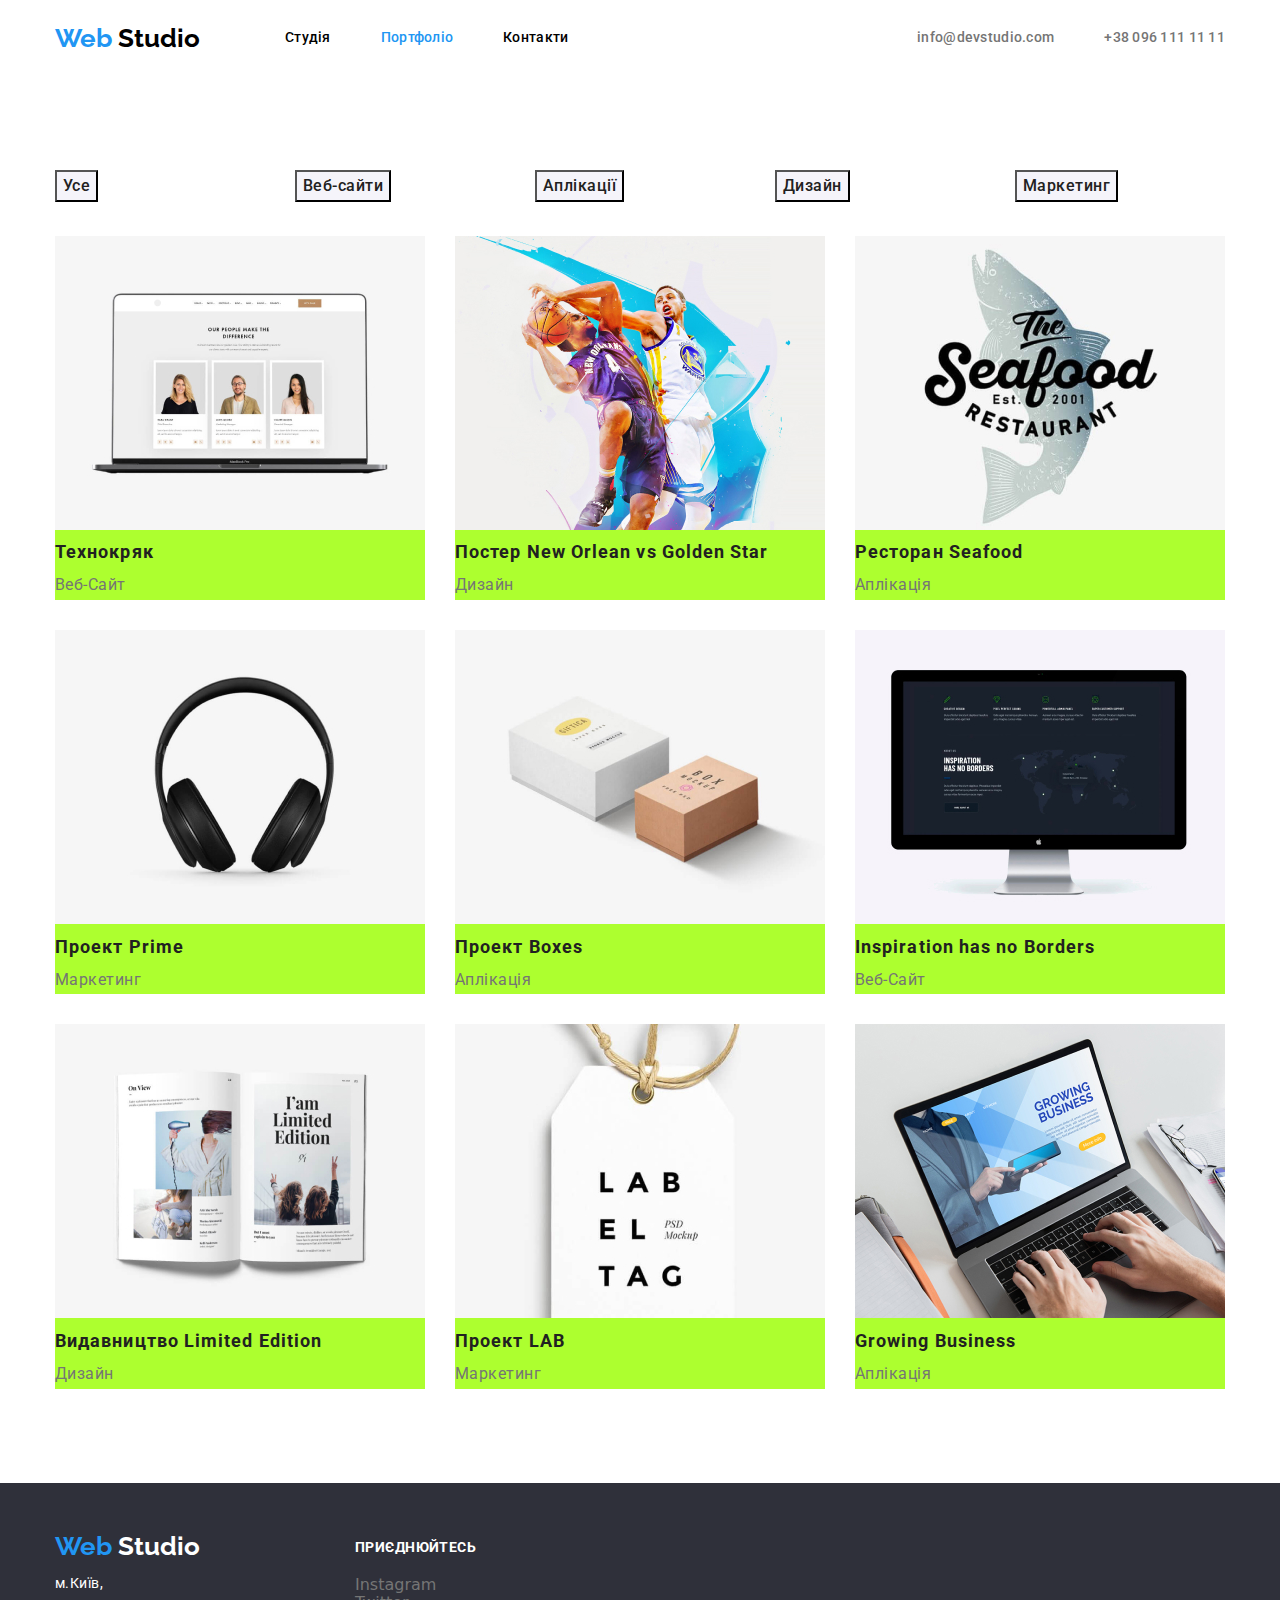
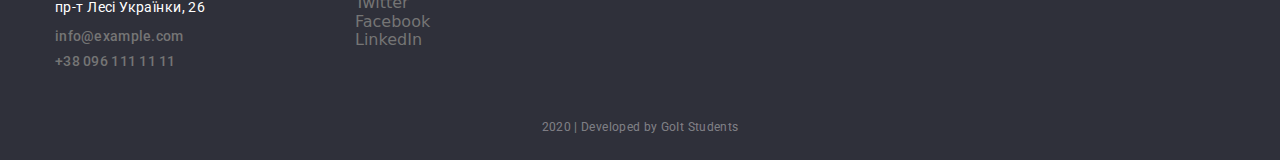
==== portfolio.html @ 17dd2420 "commit8" ====
<!-- <!DOCTYPE html>
<html lang="ru">

<head>
  <meta charset="UTF-8">
  <meta name="viewport" content="width=device-width, initial-scale=1.0">
  <title>GoIt-Markup-HW-3</title>
  <link rel="stylesheet"   href="https://fonts.googleapis.com/css2?family=Raleway:wght@700&family=Roboto:wght@400;500;700;900&display=swap">
  <link rel="stylesheet"   href="https://cdnjs.cloudflare.com/ajax/libs/modern-normalize/0.6.0/modern-normalize.min.css">
  <link rel="stylesheet"   href="./css/styles.css">
</head>

<body>
  <header>
  
    <nav>
      <a href="./index.html" class="logo">
        Web
        <span> Studio </span>
         </a>
      
      
         
      <ul class="ul-style site-nav">
        <li><a class="link " href="index.html"> Студія </a></li>
        <li><a class="link current" href="portfolio.html"> Портфоліо </a></li>
        <li><a class="link" href=""> Контакти </a></li>
      </ul>
      <address>
        <ul class="ul-style address">
          <li><a href="mailto:info@devstudio.com">
              info@devstudio.com</a></li>
          <li><a href="tel:+38096111111">
              +38 096 111 11 11</a></li>
        </ul>
      </address>

    </nav>
  </header> -->

<!DOCTYPE html>
<html lang="ru"> 

<head>
  <meta charset="UTF-8">
  <meta name="viewport" content="width=device-width, initial-scale=1.0">
  <title>GoIt-Markup-HW-3</title>
  <link rel="stylesheet"
    href="https://fonts.googleapis.com/css2?family=Raleway:wght@700&family=Roboto:wght@400;500;700;900&display=swap">
  <link rel="stylesheet" href="https://cdnjs.cloudflare.com/ajax/libs/modern-normalize/0.6.0/modern-normalize.min.css">
  <link rel="stylesheet" href="./css/styles.css">
</head>

<body>
  <header class="background-page">
    <!---------------------------------- navigation ---------------------------------------->

    <nav class=" container flex-nav">

      <!------------------------------------- logo ------------------------------------------->
      <a href="./index.html" class="logo">
        Web
        <span> Studio </span>
      </a>

      <!-- -----------------------------------end logo------------------------------------- -->

      <!---------------------------------- main navigation ----------------------------------->

      <ul class="ul-style site-nav flex-navigator">
        <li class="flex-link"><a class="link" href="index.html"> Студія </a></li>
        <li class="flex-link"><a class="link current" href="portfolio.html"> Портфоліо </a></li>
        <li class="flex-link"><a class="link" href=""> Контакти </a></li>
      </ul>

      <!--------------------------------end main navigation---------------------------------  -->

      <!---------------------------- address mail and phone ------------------------------------>
      <address class="for-margin">
        <ul class="ul-style address flex-address">
          <li class="link"><a href="mailto:info@devstudio.com">
              info@devstudio.com</a></li>
          <li class="link"><a href="tel:+38096111111">
              +38 096 111 11 11</a></li>
        </ul>
      </address>
      <!-------------------------en----d address mail and phone----------------------------  -->
    </nav>
    <!-----------------------------------------end navigation----------------------------  -->
  </header>
  <!---------------------------------------end header------------------------------  -->





  <!-- main -->
<h1 class="off">Портфоліо</h1>
<section>

<div class="container bottons">
    <ul class="ul-style flex-button">
      <li class="list"><button href="" class="button-radio">Усе</button></li>
      <li class="list"><button href="" class="button-radio">Веб-сайти</button></li>
      <li class="list"><button href="" class="button-radio">Аплікації</button></li>
      <li class="list"><button href="" class="button-radio">Дизайн</button></li>
      <li class="list"><button href="" class="button-radio">Маркетинг</button></li>
    </ul>
</div>

</section>



<section>

<div class="container portfolio">
    <ul class="ul-style flex-style">
      <li class="list"><a href=""><img src="./Images/technokryak.jpg" alt="technokryak" width="370" height="294" /></a>
        <h2 class="name-post"> Технокряк </h2>
        <p class="post-about"> Веб-Сайт </p>
        <!-- <p class="kryak">Технокряк, це сучасна платформа розповсюдження короновірусу.
          Компанії використовують цю платформу для цифрового
          шпіонажу і атак на захищені сервера конкурентів.</p> -->
      </li>
      <li class="list"><a href=""><img src="./Images/poster.jpg" alt="poster" width="370" height="294" /></a>
        <h2 class="name-post"> Постер New Orlean vs Golden Star </h2>
        <p class="post-about"> Дизайн </p>
      </li>
      <li class="list"><a href=""><img src="./Images/seafood.jpg" alt="seafood" width="370" height="294" /></a>
        <h2 class="name-post"> Ресторан Seafood </h2>
        <p class="post-about"> Аплікація </p>
      </li>
      <li class="list"><a href=""><img src="./Images/prime.jpg" alt="prime" width="370" height="294" /></a>
        <h2 class="name-post"> Проект Prime </h2>
        <p class="post-about"> Маркетинг </p>
      </li>
      <li class="list"><a href=""><img src="./Images/boxes.jpg" alt="boxes" width="370" height="294" /></a>
        <h2 class="name-post"> Проект Boxes </h2>
        <p class="post-about"> Аплікація </p>
      </li>
      <li class="list"><a href=""><img src="./Images/inspiration.jpg" alt="inspiration" width="370" height="294" /></a>
        <h2 class="name-post"> Inspiration has no Borders </h2>
        <p class="post-about"> Веб-Сайт </p>
      </li>
      <li class="list"><a href=""><img src="./Images/limited.jpg" alt="limited" width="370" height="294" /></a>
        <h2 class="name-post"> Видавництво Limited Edition </h2>
        <p class="post-about"> Дизайн </p>
      </li>
      <li class="list"><a href=""><img src="./Images/lab.jpg" alt="lab" width="370" height="294" /></a>
        <h2 class="name-post"> Проект LAB </h2>
        <p class="post-about"> Маркетинг </p>
      </li>
      <li class="list"><a href=""><img src="./Images/growing.jpg" alt="growing" width="370" height="294" /></a>
        <h2 class="name-post"> Growing Business </h2>
        <p class="post-about"> Аплікація </p>
      </li>
    </ul>
</div>

</section>





          <!-- Підвал -->
          
            <footer class="footer-background">
              <div class="container footer-flex">
                <!-- logo -->
            
                <div class="column one">
            
                  <a href="./index.html" class="logo">
                    Web
                    <span class="logo-footer"> Studio </span>
                  </a>
            
                  <!--Адреси  -->
                  <address>
                    <ul class=" ul-style address-footer">
                      <li class="list address"><span class="address-street"> м.Київ,<br /> пр-т Лесі Українки, 26 </span> </li>
                      <li class="list link"><a href="mailto:info@example.com"> info@example.com</a></li>
                      <li class="list link"><a href="tel:+38096111111">+38 096 111 11 11</a></li>
                    </ul>
                  </address>
            
                </div>
            
            
                <!-- Долучись до нас в соцмережу -->
            
                <div class="column two">
            
                  <p class="join">Приєднюйтесь</p>
            
                  <ul class="ul-style footer-links">
                    <li class="list"><a href="" class="icons">Instagram</a></li>
                    <li class="list"><a href="" class="icons">Twitter</a></li>
                    <li class="list"><a href="" class="icons">Facebook</a></li>
                    <li class="list"><a href="" class="icons">LinkedIn</a></li>
                  </ul>
            
                </div>
              </div>
              <div class="container end">
                <p class="end">2020 | Developed by GoIt Students</p>
              </div>
            
            </footer>
          </body>
          
          </html>
---- css/styles.css ----
html {
  box-sizing: border-box;
}

*,
*::before,
*::after {
  box-sizing: inherit;
}

:root {
  --primary-text-color:#212121;
  --title-text-color: #000000;
  --accent-color: #2196F3;
  --secondary-color:#757575;
  --primary-white-color:#FFFFFF;
  --font-text: 'Roboto', sans-serif;
  --font-logo: 'Raleway',sans-serif;
}

/* ------------body-*-------------------- */
body {
 }

/* -----------------------end body------------------> */

/* відключає стилі UL */
.ul-style{
  list-style: none;
  margin: 0px;
  padding: 0px;
}
/* --------------------- */

h1,h2,h3,h4,h5,h6,p{
margin: 0px;  
}


.background-page{
  background:#ffffff;
}

.footer-background{
  background: #2F303A;
}

/* div/ container */

.container {
width: 1200px;
margin-right: auto;
margin-left: auto;
padding-right: 15px;
padding-left: 15px;




}



/* ------end / container */

/* logo */


.logo {
text-decoration:none ;
color:var(--accent-color);
text-decoration:none;
font-family:var(--font-logo);
font-size: 26px;
font-weight: bold;
line-height: 1.19;
font-style: normal ;
}

.logo > span{
color:var(--title-text-color);
}

.logo .logo-footer{
  color:var(--primary-white-color) ;
}

/* .logo-black {
color:var(--title-text-color);
} */




/* site-nav */
/* -----start   main navigation------------------------ */

.site-nav .link.current{
  color:var(--accent-color);
}

.site-nav .link{
  display: block;
  padding-top: 30px;
  padding-bottom: 30px;

  color:var(--main-color);

  font-family:var(--font-text);
  font-size: 14px;
  font-weight: 500;
  line-height: 1.14;
  letter-spacing: 0.02em;
  text-decoration: none;
 
}

.site-nav .link:hover,
.site-nav .link:focus {
  color:var(--accent-color);
}

/* site-nav flex-navigator */
.flex-navigator{
display: flex;
margin-left: 85px;
}


/* margin-right: 50px; */

/* перший варіант */
/* .flex-link:last-child{
  margin-right:0px;
} */


/* другий варіант відступу */
/* .flex-navigator .flex-link:not(:last-child) {
  margin-right: 50px;
} */

/* thirth variant old school*/
.flex-navigator .flex-link + .flex-link{
  margin-left: 50px;
}

/* -----end main navigation------------------------ */






/* address header */
/* -------start address----- */



.flex-nav{
  display: flex;
  align-items: center;
}

.address a {
  display: block;
  padding-top: 30px;
  padding-bottom: 30px;

  color:var(--secondary-color);
  
  font-family:var(--font-text);
  font-style: normal;
  font-weight: 500;
  font-size: 14px;
  line-height: 1.14;
  letter-spacing: 0.02em;
  text-decoration: none;
}

.address a:hover,
.address a:focus {
 color:var(--accent-color);
}

.for-margin{
  display: flex;
  margin-left: auto;
}

.flex-address{
  display: flex;
}

.flex-address .link + .link{
  margin-left: 50px;

}

/* ------finish address------------- */


/* main section */
/* banner */

.banner{
  background: green;
  width: 1600px;
  height: 600px;

}

.hero{
  text-align: center;
  font-family:var(--font-text);
  letter-spacing: 0.06em;
  font-style: normal;
  color:var(--primary-white-color);
}


.hero .title { 
  font-weight: 900;
  font-size: 44px;
  line-height: 1.36 ;
  text-transform: uppercase;

    
}


.hero .button {
  display: inline-block;
  padding: 10px 32px;
  margin-top: 30px;
  border: 1px solid transparent;
  min-width: 200px;
   color:var(--primary-white-color);
  background: var(--accent-color);
  font-weight: 700;
  font-size: 16px;
  line-height: 1.87;
  text-decoration: none;
  border-radius: 4px;
  box-shadow: 0px 4px 4px rgba(0, 0, 0, 0.15);
  
}


.hero .button:hover,
.hero .button:focus{
  background:rgba(21,96,23, 0.15);
  color: brown;
}

/* section how it work */

/* Стилі для H2*/

.it-work .section-title{
  display: none;
}

.section-title {
  font-family: Roboto;
  font-style: normal;
  font-weight: 700;
  font-size: 36px;
  line-height: 1.16;
  text-align: center;
  letter-spacing: 0.03em; 
  color: var(--primary-text-color)
}
/* --------------------- */


.image {
  margin-top: 94px;
  padding: 24px 99px;
  background: #F5F4FA;
  border: 1px solid transparent;
  border-radius: 4px;
  margin-bottom: 30px;
}




.subtitle{
  font-family: Roboto;
  font-style: normal;
  font-weight: 700;
  font-size: 14px;
  line-height: 1.14;
  letter-spacing: 0.03em;
  text-transform: uppercase;
  color: var(--primary-text-color);
  margin-bottom: 10px;
}


.how-work{
  font-family: Roboto;
  font-style: normal;
  font-weight: 400;
  font-size: 14px;
  line-height: 1.71;
  letter-spacing: 0.03em;
  color: var(--secondary-color);
  margin: 0px;
  width: 270px;
}

.it-work {
  padding-bottom: 188px;
}


.it-work .flex{
  display: flex;
}

.list{
  margin-right: 30px;
  width: 270px;
}

.list:last-child{
  margin-right: 0px;
}

/* ----------------------------- */





/* Чим ми займаємось */

.we-work{
  display: flex;
}


.we-work .list{
  width: 370px;
  margin-top: 50px;
  margin-right: 30px;
  padding-bottom: 188px;
} 

.we-work.list:last-child{
  margin-right: 0px;
}



.name-work{
  padding: 27px 82px;
  background: rgba(47, 48, 58, 0.8);
 text-align: center;
  font-family: Roboto;
  font-style: normal;
  font-weight: 700;
  font-size: 14px;
  line-height: 1.15;
   letter-spacing: 0.03em;
  text-transform: uppercase;
  color: var(--primary-white-color);;
}
/* -------------------------------- */

/* Наша команда */
.our-team {
 font-family: Roboto;
  font-style: normal;
  letter-spacing: 0.03em;
  font-size: 16px;
  line-height: 1.19;
  
}

.worker {
  margin-top: 30px;
  font-weight: 500;
  font-size: 16px;
  color: var(--primary-text-color);
  text-align: center;
}

.profession {
  margin-top: 10px;
  margin-bottom: 16px;
  font-weight: 400;
  color: var(--secondary-color);
  text-align: center;
}

.icons{
  text-decoration: none;
  color: var(--secondary-color);
}

.icons:hover,
.icons:focus{
  color: var(--accent-color)
}

.container-teams{
  padding-bottom: 92px;
}

.container-teams h2{
  margin-bottom: 54px;
}


.teams{
  display: flex;
 
}

.teams .list{
  width: 270px;
}



/* ----------------------- */


/* постійні клієнти */

/* .custumers{
padding: 94px;
} */



.regular-custumers{
display: inline-block;  
background: #FFFFFF;
min-width: 170px;
height: 90px;
padding: 30px;
text-align: center;
border: 1px solid #AFB1B8;
border-radius: 4px;
margin-top: 50px;
}


.regular-custumers:hover,
.regular-custumers:focus{
  color: var(--accent-color);
}

.custumers {
  padding-top: 94px;
  padding-bottom: 94px ;
}


.clients{
  display: flex;

}

.clients.list{
  margin-right: 30px;
}

.clients.clients.list:last-child{
  margin-right: 0;
}




/* -------------------------- */

/* footer */




.address-footer .address{
  margin-right: 0px;
}

.address-street{
font-family: Roboto;
font-style: normal;
font-weight: 400;
font-size: 14px;
line-height: 1.71 ;
letter-spacing: 0.03em;
color: var(--primary-white-color);

}

.address-footer a {
  display: block;
 margin-top: 9px;
  color:var(--secondary-color);
  
  font-family:var(--font-text);
  font-style: normal;
  font-weight: 500;
  font-size: 14px;
  line-height: 1.14;
  letter-spacing: 0.02em;
  text-decoration: none;
}

.address-footer a:hover,
.address-footer a:focus {
 color:var(--accent-color);
}





/* ----------------------------------- */

/* Join */
.join{
  display: block;
  padding-top: 56px;
  padding-bottom: 21px;
  font-family: Roboto;
  font-style: normal;
  font-weight: 700;
  font-size: 14px;
  line-height: 16px;
  letter-spacing: 0.03em;
  text-transform: uppercase;
  color: #FFFFFF;
  
}
/* ------------------------------------- */

/* end */

.container .end{
  
  padding-top:  18px;
  padding-bottom: 21px;

}

.end {
  font-family: Roboto;
  font-style: normal;
  font-weight: normal;
  font-size: 12px;
  line-height: 2;
  text-align: center;
  letter-spacing: 0.03em;
  color: rgba(255, 255, 255, 0.4);
  
}
/* ---------------------end index.html */



.footer-flex{
  display:flex;
  padding-bottom: 28px;
}

.footer-flex .column{
  flex-direction: column;
}


.column.one .logo{
  display: block;
  padding-top: 48px;
  padding-bottom: 10px;
}























/* start portfolio.html */
/* portfolio */
.button-radio{
  background: #f5f4fa;
  color: var(--primary-text-color);
  font-family: Roboto;
  font-style: normal;
  font-weight: 500;
  font-size: 16px;
  line-height: 1.62;
  letter-spacing: 0.03em;
  text-decoration: none;
}

.button-radio:hover,
.button-radio:focus{
  color: var(--accent-color);
}


 .name-post{
  font-family: Roboto;
  font-style: normal;
  font-weight: 700;
  font-size: 18px;
  line-height: 2;
  letter-spacing: 0.06em;
  color: var(--primary-text-color);
 }


 .post-about{
   font-family: Roboto;
  font-style: normal;
  font-weight: 400;
  font-size: 16px;
  line-height: 1.87;
  letter-spacing: 0.03em;
  color: var(--secondary-color);

 }

 .kryak{
  background: rgba(33, 150, 243, 0.9);;
  font-family: Roboto;
  font-style: normal;
  font-weight: 400;
  font-size: 18px;
  line-height: 1.56;
  letter-spacing: 0.03em;
  color: #FFFFFF;
 }



/* -------------***flex***------------- */

/* -----footer portfolio---- */

/* ---of h1 portfolio */

.off{
  display: none;
}


/* ----first section portfolio */
.container.bottons{
  padding-top: 94px;
}







.flex-button{
  display: flex;
}





/* -----two section portfolio   */

.container.portfolio{
  padding-top: 34px;
  padding-bottom: 94px;
}

.flex-style{
  display: flex;
  flex-wrap: wrap;
}

.flex-style .list{
  width: 370px;
  margin-right: 30px;
  margin-top: 30;
  margin-bottom: 30px;
  background: greenyellow;
}

.flex-style .list:nth-child(3n){
  margin-right: 0px;
}

.flex-style .list:nth-last-child(-n + 3){
  margin-bottom: 0;
}
---- css/styles.css ----
html {
  box-sizing: border-box;
}

*,
*::before,
*::after {
  box-sizing: inherit;
}

:root {
  --primary-text-color:#212121;
  --title-text-color: #000000;
  --accent-color: #2196F3;
  --secondary-color:#757575;
  --primary-white-color:#FFFFFF;
  --font-text: 'Roboto', sans-serif;
  --font-logo: 'Raleway',sans-serif;
}

/* ------------body-*-------------------- */
body {
 }

/* -----------------------end body------------------> */

/* відключає стилі UL */
.ul-style{
  list-style: none;
  margin: 0px;
  padding: 0px;
}
/* --------------------- */

h1,h2,h3,h4,h5,h6,p{
margin: 0px;  
}


.background-page{
  background:#ffffff;
}

.footer-background{
  background: #2F303A;
}

/* div/ container */

.container {
width: 1200px;
margin-right: auto;
margin-left: auto;
padding-right: 15px;
padding-left: 15px;




}



/* ------end / container */

/* logo */


.logo {
text-decoration:none ;
color:var(--accent-color);
text-decoration:none;
font-family:var(--font-logo);
font-size: 26px;
font-weight: bold;
line-height: 1.19;
font-style: normal ;
}

.logo > span{
color:var(--title-text-color);
}

.logo .logo-footer{
  color:var(--primary-white-color) ;
}

/* .logo-black {
color:var(--title-text-color);
} */




/* site-nav */
/* -----start   main navigation------------------------ */

.site-nav .link.current{
  color:var(--accent-color);
}

.site-nav .link{
  display: block;
  padding-top: 30px;
  padding-bottom: 30px;

  color:var(--main-color);

  font-family:var(--font-text);
  font-size: 14px;
  font-weight: 500;
  line-height: 1.14;
  letter-spacing: 0.02em;
  text-decoration: none;
 
}

.site-nav .link:hover,
.site-nav .link:focus {
  color:var(--accent-color);
}

/* site-nav flex-navigator */
.flex-navigator{
display: flex;
margin-left: 85px;
}


/* margin-right: 50px; */

/* перший варіант */
/* .flex-link:last-child{
  margin-right:0px;
} */


/* другий варіант відступу */
/* .flex-navigator .flex-link:not(:last-child) {
  margin-right: 50px;
} */

/* thirth variant old school*/
.flex-navigator .flex-link + .flex-link{
  margin-left: 50px;
}

/* -----end main navigation------------------------ */






/* address header */
/* -------start address----- */



.flex-nav{
  display: flex;
  align-items: center;
}

.address a {
  display: block;
  padding-top: 30px;
  padding-bottom: 30px;

  color:var(--secondary-color);
  
  font-family:var(--font-text);
  font-style: normal;
  font-weight: 500;
  font-size: 14px;
  line-height: 1.14;
  letter-spacing: 0.02em;
  text-decoration: none;
}

.address a:hover,
.address a:focus {
 color:var(--accent-color);
}

.for-margin{
  display: flex;
  margin-left: auto;
}

.flex-address{
  display: flex;
}

.flex-address .link + .link{
  margin-left: 50px;

}

/* ------finish address------------- */


/* main section */
/* banner */

.banner{
  background: green;
  width: 1600px;
  height: 600px;

}

.hero{
  text-align: center;
  font-family:var(--font-text);
  letter-spacing: 0.06em;
  font-style: normal;
  color:var(--primary-white-color);
}


.hero .title { 
  font-weight: 900;
  font-size: 44px;
  line-height: 1.36 ;
  text-transform: uppercase;

    
}


.hero .button {
  display: inline-block;
  padding: 10px 32px;
  margin-top: 30px;
  border: 1px solid transparent;
  min-width: 200px;
   color:var(--primary-white-color);
  background: var(--accent-color);
  font-weight: 700;
  font-size: 16px;
  line-height: 1.87;
  text-decoration: none;
  border-radius: 4px;
  box-shadow: 0px 4px 4px rgba(0, 0, 0, 0.15);
  
}


.hero .button:hover,
.hero .button:focus{
  background:rgba(21,96,23, 0.15);
  color: brown;
}

/* section how it work */

/* Стилі для H2*/

.it-work .section-title{
  display: none;
}

.section-title {
  font-family: Roboto;
  font-style: normal;
  font-weight: 700;
  font-size: 36px;
  line-height: 1.16;
  text-align: center;
  letter-spacing: 0.03em; 
  color: var(--primary-text-color)
}
/* --------------------- */


.image {
  margin-top: 94px;
  padding: 24px 99px;
  background: #F5F4FA;
  border: 1px solid transparent;
  border-radius: 4px;
  margin-bottom: 30px;
}




.subtitle{
  font-family: Roboto;
  font-style: normal;
  font-weight: 700;
  font-size: 14px;
  line-height: 1.14;
  letter-spacing: 0.03em;
  text-transform: uppercase;
  color: var(--primary-text-color);
  margin-bottom: 10px;
}


.how-work{
  font-family: Roboto;
  font-style: normal;
  font-weight: 400;
  font-size: 14px;
  line-height: 1.71;
  letter-spacing: 0.03em;
  color: var(--secondary-color);
  margin: 0px;
  width: 270px;
}

.it-work {
  padding-bottom: 188px;
}


.it-work .flex{
  display: flex;
}

.list{
  margin-right: 30px;
  width: 270px;
}

.list:last-child{
  margin-right: 0px;
}

/* ----------------------------- */





/* Чим ми займаємось */

.we-work{
  display: flex;
}


.we-work .list{
  width: 370px;
  margin-top: 50px;
  margin-right: 30px;
  padding-bottom: 188px;
} 

.we-work.list:last-child{
  margin-right: 0px;
}



.name-work{
  padding: 27px 82px;
  background: rgba(47, 48, 58, 0.8);
 text-align: center;
  font-family: Roboto;
  font-style: normal;
  font-weight: 700;
  font-size: 14px;
  line-height: 1.15;
   letter-spacing: 0.03em;
  text-transform: uppercase;
  color: var(--primary-white-color);;
}
/* -------------------------------- */

/* Наша команда */
.our-team {
 font-family: Roboto;
  font-style: normal;
  letter-spacing: 0.03em;
  font-size: 16px;
  line-height: 1.19;
  
}

.worker {
  margin-top: 30px;
  font-weight: 500;
  font-size: 16px;
  color: var(--primary-text-color);
  text-align: center;
}

.profession {
  margin-top: 10px;
  margin-bottom: 16px;
  font-weight: 400;
  color: var(--secondary-color);
  text-align: center;
}

.icons{
  text-decoration: none;
  color: var(--secondary-color);
}

.icons:hover,
.icons:focus{
  color: var(--accent-color)
}

.container-teams{
  padding-bottom: 92px;
}

.container-teams h2{
  margin-bottom: 54px;
}


.teams{
  display: flex;
 
}

.teams .list{
  width: 270px;
}



/* ----------------------- */


/* постійні клієнти */

/* .custumers{
padding: 94px;
} */



.regular-custumers{
display: inline-block;  
background: #FFFFFF;
min-width: 170px;
height: 90px;
padding: 30px;
text-align: center;
border: 1px solid #AFB1B8;
border-radius: 4px;
margin-top: 50px;
}


.regular-custumers:hover,
.regular-custumers:focus{
  color: var(--accent-color);
}

.custumers {
  padding-top: 94px;
  padding-bottom: 94px ;
}


.clients{
  display: flex;

}

.clients.list{
  margin-right: 30px;
}

.clients.clients.list:last-child{
  margin-right: 0;
}




/* -------------------------- */

/* footer */




.address-footer .address{
  margin-right: 0px;
}

.address-street{
font-family: Roboto;
font-style: normal;
font-weight: 400;
font-size: 14px;
line-height: 1.71 ;
letter-spacing: 0.03em;
color: var(--primary-white-color);

}

.address-footer a {
  display: block;
 margin-top: 9px;
  color:var(--secondary-color);
  
  font-family:var(--font-text);
  font-style: normal;
  font-weight: 500;
  font-size: 14px;
  line-height: 1.14;
  letter-spacing: 0.02em;
  text-decoration: none;
}

.address-footer a:hover,
.address-footer a:focus {
 color:var(--accent-color);
}





/* ----------------------------------- */

/* Join */
.join{
  display: block;
  padding-top: 56px;
  padding-bottom: 21px;
  font-family: Roboto;
  font-style: normal;
  font-weight: 700;
  font-size: 14px;
  line-height: 16px;
  letter-spacing: 0.03em;
  text-transform: uppercase;
  color: #FFFFFF;
  
}
/* ------------------------------------- */

/* end */

.container .end{
  
  padding-top:  18px;
  padding-bottom: 21px;

}

.end {
  font-family: Roboto;
  font-style: normal;
  font-weight: normal;
  font-size: 12px;
  line-height: 2;
  text-align: center;
  letter-spacing: 0.03em;
  color: rgba(255, 255, 255, 0.4);
  
}
/* ---------------------end index.html */



.footer-flex{
  display:flex;
  padding-bottom: 28px;
}

.footer-flex .column{
  flex-direction: column;
}


.column.one .logo{
  display: block;
  padding-top: 48px;
  padding-bottom: 10px;
}























/* start portfolio.html */
/* portfolio */
.button-radio{
  background: #f5f4fa;
  color: var(--primary-text-color);
  font-family: Roboto;
  font-style: normal;
  font-weight: 500;
  font-size: 16px;
  line-height: 1.62;
  letter-spacing: 0.03em;
  text-decoration: none;
}

.button-radio:hover,
.button-radio:focus{
  color: var(--accent-color);
}


 .name-post{
  font-family: Roboto;
  font-style: normal;
  font-weight: 700;
  font-size: 18px;
  line-height: 2;
  letter-spacing: 0.06em;
  color: var(--primary-text-color);
 }


 .post-about{
   font-family: Roboto;
  font-style: normal;
  font-weight: 400;
  font-size: 16px;
  line-height: 1.87;
  letter-spacing: 0.03em;
  color: var(--secondary-color);

 }

 .kryak{
  background: rgba(33, 150, 243, 0.9);;
  font-family: Roboto;
  font-style: normal;
  font-weight: 400;
  font-size: 18px;
  line-height: 1.56;
  letter-spacing: 0.03em;
  color: #FFFFFF;
 }



/* -------------***flex***------------- */

/* -----footer portfolio---- */

/* ---of h1 portfolio */

.off{
  display: none;
}


/* ----first section portfolio */
.container.bottons{
  padding-top: 94px;
}







.flex-button{
  display: flex;
}





/* -----two section portfolio   */

.container.portfolio{
  padding-top: 34px;
  padding-bottom: 94px;
}

.flex-style{
  display: flex;
  flex-wrap: wrap;
}

.flex-style .list{
  width: 370px;
  margin-right: 30px;
  margin-top: 30;
  margin-bottom: 30px;
  background: greenyellow;
}

.flex-style .list:nth-child(3n){
  margin-right: 0px;
}

.flex-style .list:nth-last-child(-n + 3){
  margin-bottom: 0;
}
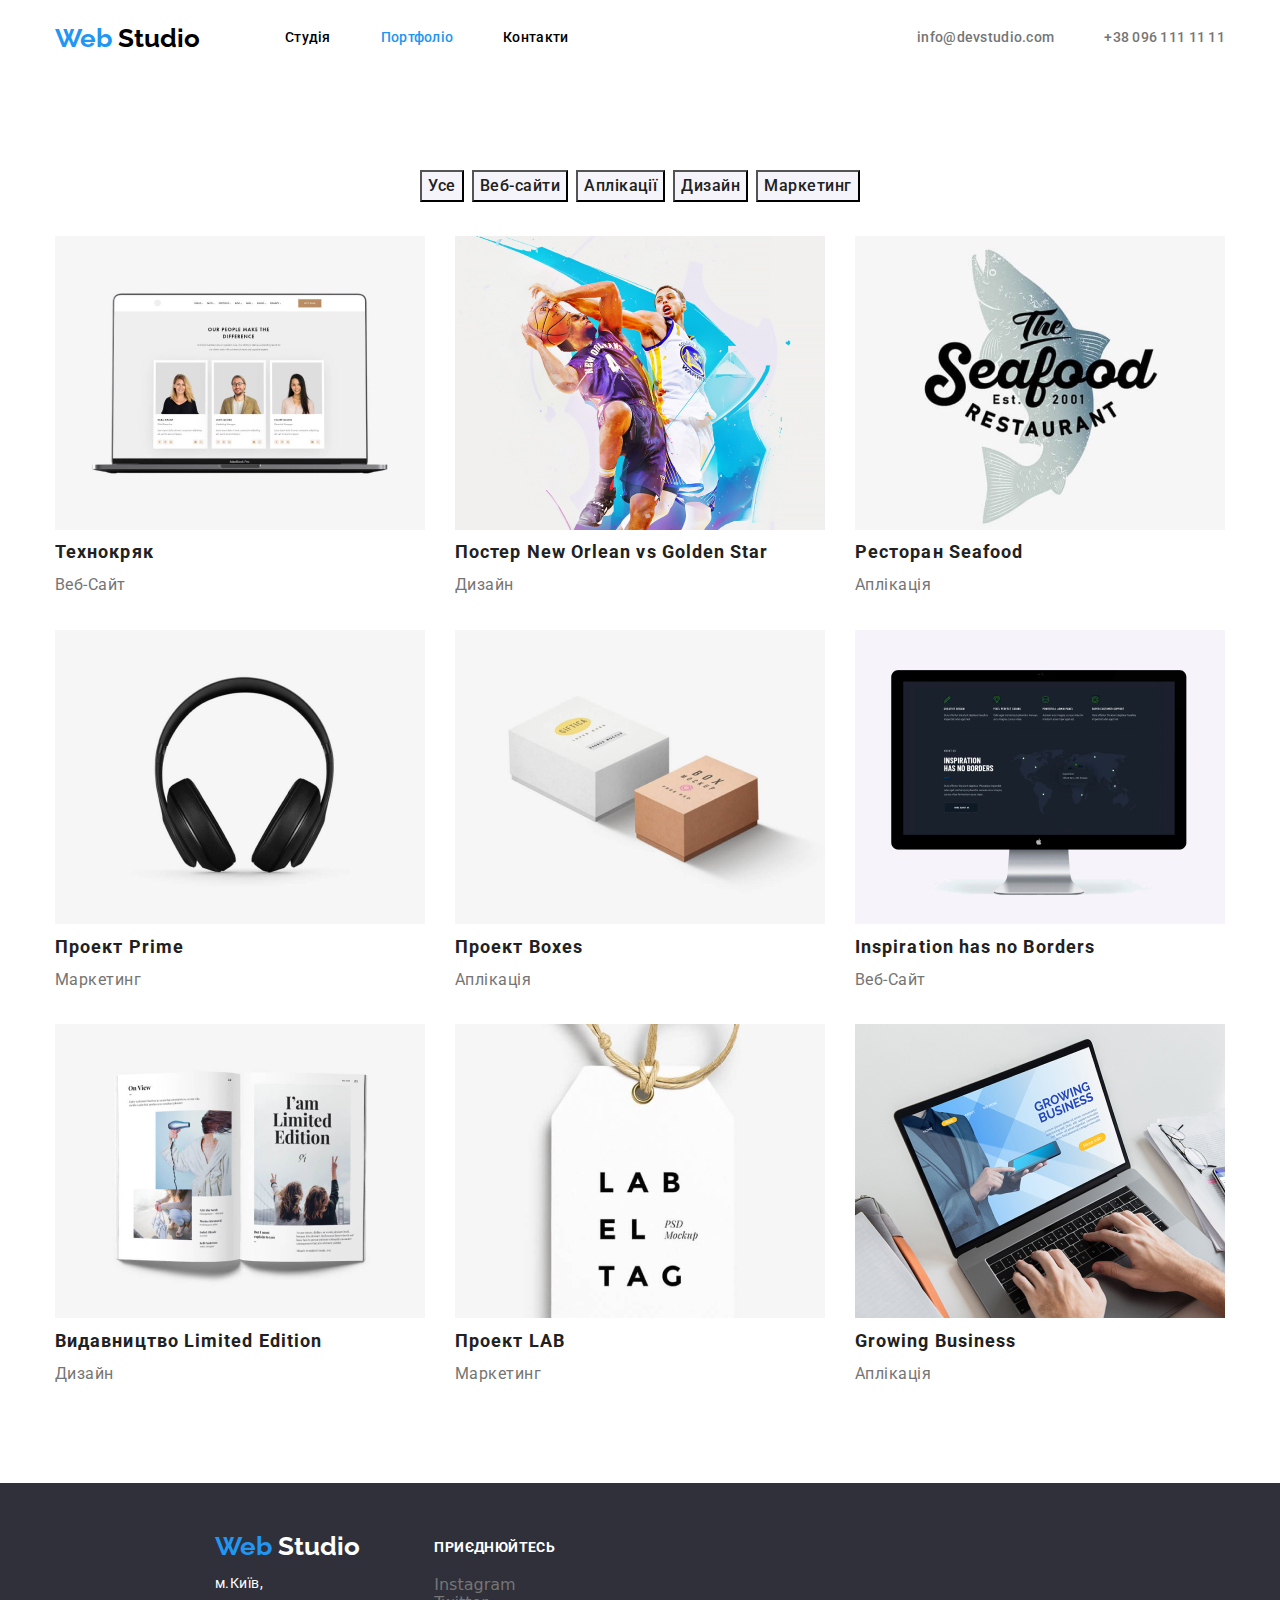
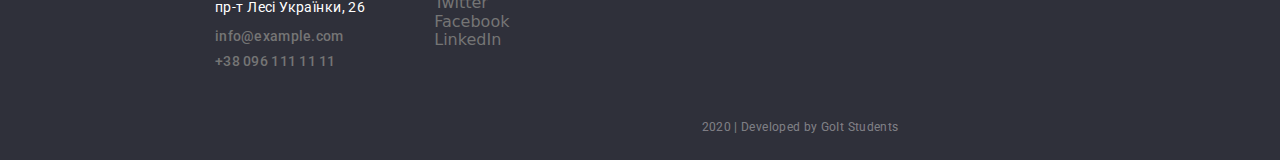
==== commit aeee5654: "commit" ====
--- a/portfolio.html
+++ b/portfolio.html
@@ -1,42 +1,3 @@
-<!-- <!DOCTYPE html>
-<html lang="ru">
-
-<head>
-  <meta charset="UTF-8">
-  <meta name="viewport" content="width=device-width, initial-scale=1.0">
-  <title>GoIt-Markup-HW-3</title>
-  <link rel="stylesheet"   href="https://fonts.googleapis.com/css2?family=Raleway:wght@700&family=Roboto:wght@400;500;700;900&display=swap">
-  <link rel="stylesheet"   href="https://cdnjs.cloudflare.com/ajax/libs/modern-normalize/0.6.0/modern-normalize.min.css">
-  <link rel="stylesheet"   href="./css/styles.css">
-</head>
-
-<body>
-  <header>
-  
-    <nav>
-      <a href="./index.html" class="logo">
-        Web
-        <span> Studio </span>
-         </a>
-      
-      
-         
-      <ul class="ul-style site-nav">
-        <li><a class="link " href="index.html"> Студія </a></li>
-        <li><a class="link current" href="portfolio.html"> Портфоліо </a></li>
-        <li><a class="link" href=""> Контакти </a></li>
-      </ul>
-      <address>
-        <ul class="ul-style address">
-          <li><a href="mailto:info@devstudio.com">
-              info@devstudio.com</a></li>
-          <li><a href="tel:+38096111111">
-              +38 096 111 11 11</a></li>
-        </ul>
-      </address>
-
-    </nav>
-  </header> -->
 
 <!DOCTYPE html>
 <html lang="ru"> 
--- a/css/styles.css
+++ b/css/styles.css
@@ -18,12 +18,6 @@
   --font-logo: 'Raleway',sans-serif;
 }
 
-/* ------------body-*-------------------- */
-body {
- }
-
-/* -----------------------end body------------------> */
-
 /* відключає стилі UL */
 .ul-style{
   list-style: none;
@@ -43,6 +37,9 @@
 
 .footer-background{
   background: #2F303A;
+  width: 1600px;
+  margin-right: auto;
+  margin-left: auto;
 }
 
 /* div/ container */
@@ -54,15 +51,8 @@
 padding-right: 15px;
 padding-left: 15px;
 
-
-
-
-}
-
-
-
+}
 /* ------end / container */
-
 /* logo */
 
 
@@ -85,13 +75,6 @@
   color:var(--primary-white-color) ;
 }
 
-/* .logo-black {
-color:var(--title-text-color);
-} */
-
-
-
-
 /* site-nav */
 /* -----start   main navigation------------------------ */
 
@@ -122,13 +105,12 @@
 
 /* site-nav flex-navigator */
 .flex-navigator{
-display: flex;
-margin-left: 85px;
+  display: flex;
+  margin-left: 85px;
 }
 
 
 /* margin-right: 50px; */
-
 /* перший варіант */
 /* .flex-link:last-child{
   margin-right:0px;
@@ -144,19 +126,11 @@
 .flex-navigator .flex-link + .flex-link{
   margin-left: 50px;
 }
-
 /* -----end main navigation------------------------ */
-
-
-
-
 
 
 /* address header */
 /* -------start address----- */
-
-
-
 .flex-nav{
   display: flex;
   align-items: center;
@@ -194,9 +168,7 @@
 
 .flex-address .link + .link{
   margin-left: 50px;
-
-}
-
+}
 /* ------finish address------------- */
 
 
@@ -235,7 +207,7 @@
   margin-top: 30px;
   border: 1px solid transparent;
   min-width: 200px;
-   color:var(--primary-white-color);
+  color:var(--primary-white-color);
   background: var(--accent-color);
   font-weight: 700;
   font-size: 16px;
@@ -243,8 +215,7 @@
   text-decoration: none;
   border-radius: 4px;
   box-shadow: 0px 4px 4px rgba(0, 0, 0, 0.15);
-  
-}
+ }
 
 
 .hero .button:hover,
@@ -284,8 +255,6 @@
 }
 
 
-
-
 .subtitle{
   font-family: Roboto;
   font-style: normal;
@@ -315,12 +284,11 @@
   padding-bottom: 188px;
 }
 
-
 .it-work .flex{
   display: flex;
 }
 
-.list{
+.flex .list{
   margin-right: 30px;
   width: 270px;
 }
@@ -331,16 +299,11 @@
 
 /* ----------------------------- */
 
-
-
-
-
 /* Чим ми займаємось */
 
 .we-work{
   display: flex;
 }
-
 
 .we-work .list{
   width: 370px;
@@ -349,25 +312,23 @@
   padding-bottom: 188px;
 } 
 
-.we-work.list:last-child{
+.we-work .list:last-child{
   margin-right: 0px;
 }
-
-
 
 .name-work{
   padding: 27px 82px;
   background: rgba(47, 48, 58, 0.8);
- text-align: center;
+  text-align: center;
   font-family: Roboto;
   font-style: normal;
   font-weight: 700;
   font-size: 14px;
   line-height: 1.15;
-   letter-spacing: 0.03em;
+  letter-spacing: 0.03em;
   text-transform: uppercase;
   color: var(--primary-white-color);;
-}
+  }
 /* -------------------------------- */
 
 /* Наша команда */
@@ -414,41 +375,35 @@
   margin-bottom: 54px;
 }
 
-
 .teams{
-  display: flex;
- 
-}
-
-.teams .list{
   width: 270px;
-}
-
-
-
+  display: flex;
+}
+
+.teams .iteam{
+  margin-right: 30px;
+}
+
+.teams .iteam:last-child{
+  margin-right: 0px;
+}
 /* ----------------------- */
 
 
 /* постійні клієнти */
-
-/* .custumers{
-padding: 94px;
-} */
-
 
 
 .regular-custumers{
 display: inline-block;  
-background: #FFFFFF;
-min-width: 170px;
-height: 90px;
-padding: 30px;
-text-align: center;
-border: 1px solid #AFB1B8;
-border-radius: 4px;
+  background: #FFFFFF;
+  min-width: 170px;
+  height: 90px;
+  padding: 30px;
+  text-align: center;
+  border: 1px solid #AFB1B8;
+  border-radius: 4px;
 margin-top: 50px;
 }
-
 
 .regular-custumers:hover,
 .regular-custumers:focus{
@@ -466,42 +421,34 @@
 
 }
 
-.clients.list{
+.clients .list{
   margin-right: 30px;
 }
 
-.clients.clients.list:last-child{
+.clients .list:last-child{
   margin-right: 0;
 }
 
-
-
-
 /* -------------------------- */
 
 /* footer */
-
-
-
-
 .address-footer .address{
   margin-right: 0px;
 }
 
 .address-street{
-font-family: Roboto;
-font-style: normal;
-font-weight: 400;
-font-size: 14px;
-line-height: 1.71 ;
-letter-spacing: 0.03em;
-color: var(--primary-white-color);
-
+  font-family: Roboto;
+  font-style: normal;
+  font-weight: 400;
+  font-size: 14px;
+  line-height: 1.71 ;
+  letter-spacing: 0.03em;
+  color: var(--primary-white-color);
 }
 
 .address-footer a {
   display: block;
- margin-top: 9px;
+  margin-top: 9px;
   color:var(--secondary-color);
   
   font-family:var(--font-text);
@@ -517,11 +464,6 @@
 .address-footer a:focus {
  color:var(--accent-color);
 }
-
-
-
-
-
 /* ----------------------------------- */
 
 /* Join */
@@ -540,7 +482,6 @@
   
 }
 /* ------------------------------------- */
-
 /* end */
 
 .container .end{
@@ -564,7 +505,6 @@
 /* ---------------------end index.html */
 
 
-
 .footer-flex{
   display:flex;
   padding-bottom: 28px;
@@ -573,7 +513,6 @@
 .footer-flex .column{
   flex-direction: column;
 }
-
 
 .column.one .logo{
   display: block;
@@ -581,24 +520,9 @@
   padding-bottom: 10px;
 }
 
-
-
-
-
-
-
-
-
-
-
-
-
-
-
-
-
-
-
+.column.two{
+  margin-left: 69px;
+}
 
 
 
@@ -617,11 +541,18 @@
   text-decoration: none;
 }
 
+.flex-button .list{
+  margin-right: 8px;
+}
+
+.flex-button .list:last-child{
+  margin-right: 0px;
+}
+
 .button-radio:hover,
 .button-radio:focus{
   color: var(--accent-color);
 }
-
 
  .name-post{
   font-family: Roboto;
@@ -633,16 +564,14 @@
   color: var(--primary-text-color);
  }
 
-
  .post-about{
-   font-family: Roboto;
+  font-family: Roboto;
   font-style: normal;
   font-weight: 400;
   font-size: 16px;
   line-height: 1.87;
   letter-spacing: 0.03em;
   color: var(--secondary-color);
-
  }
 
  .kryak{
@@ -656,36 +585,23 @@
   color: #FFFFFF;
  }
 
-
-
 /* -------------***flex***------------- */
 
 /* -----footer portfolio---- */
-
 /* ---of h1 portfolio */
-
 .off{
   display: none;
 }
-
 
 /* ----first section portfolio */
 .container.bottons{
   padding-top: 94px;
 }
 
-
-
-
-
-
-
 .flex-button{
   display: flex;
-}
-
-
-
+  justify-content: center;
+}
 
 
 /* -----two section portfolio   */
@@ -700,12 +616,13 @@
   flex-wrap: wrap;
 }
 
+/* -----calc((100%-(30*(n-1)))/n)*/
+
 .flex-style .list{
-  width: 370px;
+  width:calc((100% - 60px)/3);
+  margin-top: 30px;
   margin-right: 30px;
-  margin-top: 30;
-  margin-bottom: 30px;
-  background: greenyellow;
+  
 }
 
 .flex-style .list:nth-child(3n){
@@ -714,4 +631,8 @@
 
 .flex-style .list:nth-last-child(-n + 3){
   margin-bottom: 0;
+}
+
+.flex-style .list:nth-child(-n + 3){
+  margin-top: 0px;
 }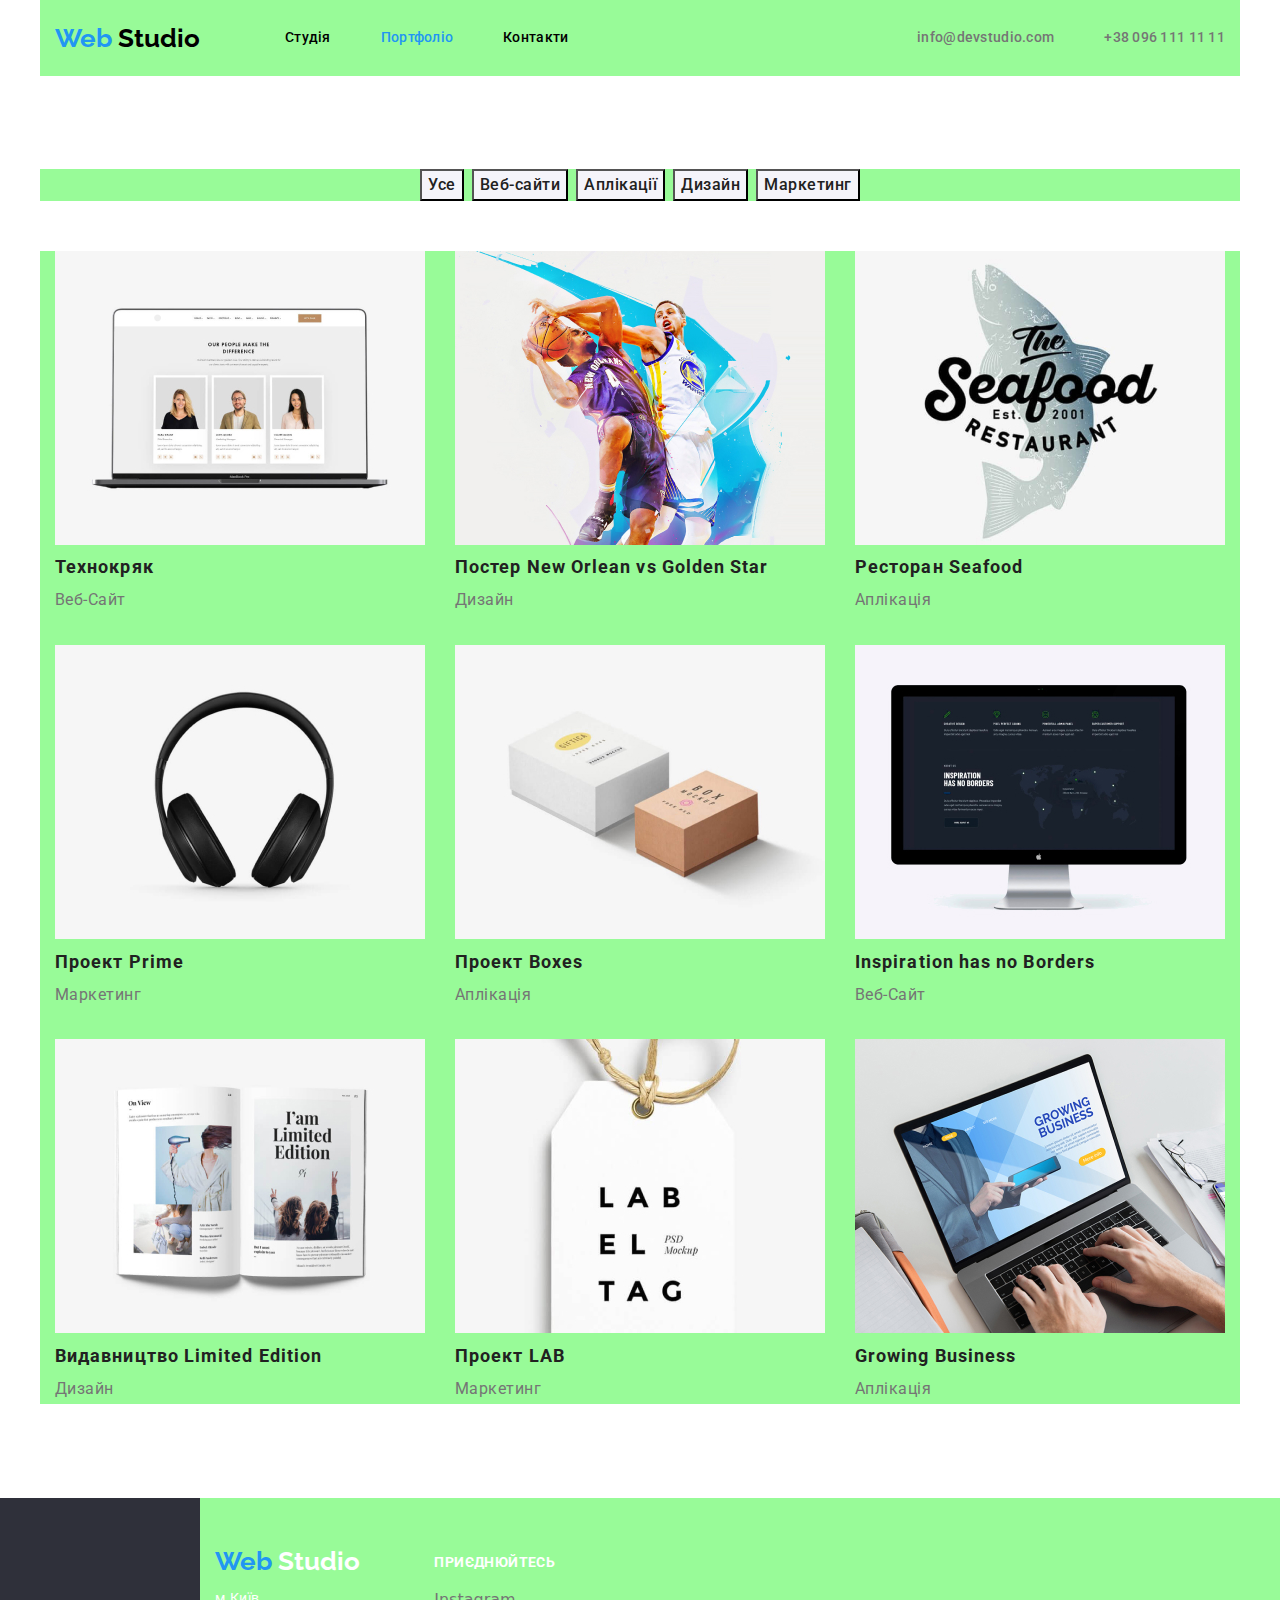
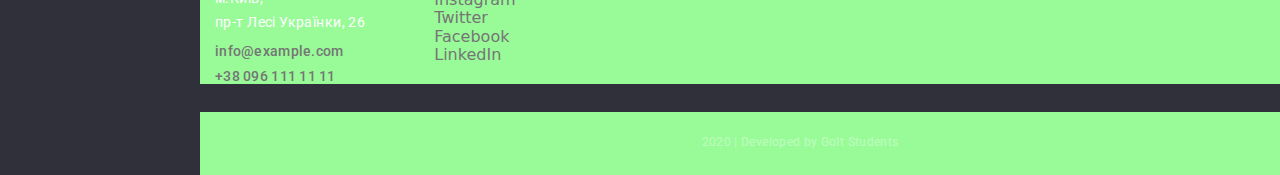
==== commit 955bac86: "commit 14" ====
--- a/portfolio.html
+++ b/portfolio.html
@@ -16,7 +16,7 @@
   <header class="background-page">
     <!---------------------------------- navigation ---------------------------------------->
 
-    <nav class=" container flex-nav">
+    <nav class=" container flex-nav portfolio">
 
       <!------------------------------------- logo ------------------------------------------->
       <a href="./index.html" class="logo">
@@ -75,7 +75,7 @@
 
 <section>
 
-<div class="container portfolio">
+<div class="container two-section">
     <ul class="ul-style flex-style">
       <li class="list"><a href=""><img src="./Images/technokryak.jpg" alt="technokryak" width="370" height="294" /></a>
         <h2 class="name-post"> Технокряк </h2>
--- a/css/styles.css
+++ b/css/styles.css
@@ -27,7 +27,7 @@
 /* --------------------- */
 
 h1,h2,h3,h4,h5,h6,p{
-margin: 0px;  
+margin:0px;  
 }
 
 
@@ -50,6 +50,8 @@
 margin-left: auto;
 padding-right: 15px;
 padding-left: 15px;
+
+background-color: palegreen;
 
 }
 /* ------end / container */
@@ -179,6 +181,7 @@
   background: green;
   width: 1600px;
   height: 600px;
+  margin-bottom: 94px;
 
 }
 
@@ -247,7 +250,7 @@
 
 .image {
   margin-top: 94px;
-  padding: 24px 99px;
+
   background: #F5F4FA;
   border: 1px solid transparent;
   border-radius: 4px;
@@ -281,7 +284,7 @@
 }
 
 .it-work {
-  padding-bottom: 188px;
+  margin-bottom: 188px;
 }
 
 .it-work .flex{
@@ -300,16 +303,22 @@
 /* ----------------------------- */
 
 /* Чим ми займаємось */
+.container-style{
+  margin-bottom:188px ;
+}
 
 .we-work{
   display: flex;
+}
+
+.section-title.second{
+  margin-bottom: 50px;
 }
 
 .we-work .list{
   width: 370px;
-  margin-top: 50px;
+ 
   margin-right: 30px;
-  padding-bottom: 188px;
 } 
 
 .we-work .list:last-child{
@@ -368,7 +377,7 @@
 }
 
 .container-teams{
-  padding-bottom: 92px;
+margin-bottom: 188px;
 }
 
 .container-teams h2{
@@ -394,7 +403,7 @@
 
 
 .regular-custumers{
-display: inline-block;  
+  display: inline-block;  
   background: #FFFFFF;
   min-width: 170px;
   height: 90px;
@@ -402,7 +411,6 @@
   text-align: center;
   border: 1px solid #AFB1B8;
   border-radius: 4px;
-margin-top: 50px;
 }
 
 .regular-custumers:hover,
@@ -410,9 +418,12 @@
   color: var(--accent-color);
 }
 
-.custumers {
-  padding-top: 94px;
-  padding-bottom: 94px ;
+.section-title.three{
+  margin-bottom: 50px;
+}
+
+.container.custumers {
+margin-bottom: 188px;  
 }
 
 
@@ -503,11 +514,13 @@
   
 }
 /* ---------------------end index.html */
-
+.flex-nav.portfolio{
+  margin-bottom: 93px;
+}
 
 .footer-flex{
   display:flex;
-  padding-bottom: 28px;
+  margin-bottom: 28px;
 }
 
 .footer-flex .column{
@@ -516,8 +529,8 @@
 
 .column.one .logo{
   display: block;
-  padding-top: 48px;
-  padding-bottom: 10px;
+  margin-top: 48px;
+  margin-bottom: 10px;
 }
 
 .column.two{
@@ -574,7 +587,7 @@
   color: var(--secondary-color);
  }
 
- .kryak{
+ /* .kryak{
   background: rgba(33, 150, 243, 0.9);;
   font-family: Roboto;
   font-style: normal;
@@ -583,7 +596,7 @@
   line-height: 1.56;
   letter-spacing: 0.03em;
   color: #FFFFFF;
- }
+ } */
 
 /* -------------***flex***------------- */
 
@@ -595,7 +608,7 @@
 
 /* ----first section portfolio */
 .container.bottons{
-  padding-top: 94px;
+  margin-bottom: 50px ;
 }
 
 .flex-button{
@@ -605,10 +618,9 @@
 
 
 /* -----two section portfolio   */
-
-.container.portfolio{
-  padding-top: 34px;
-  padding-bottom: 94px;
+.container.two-section{
+  margin-bottom: 94px;
+
 }
 
 .flex-style{
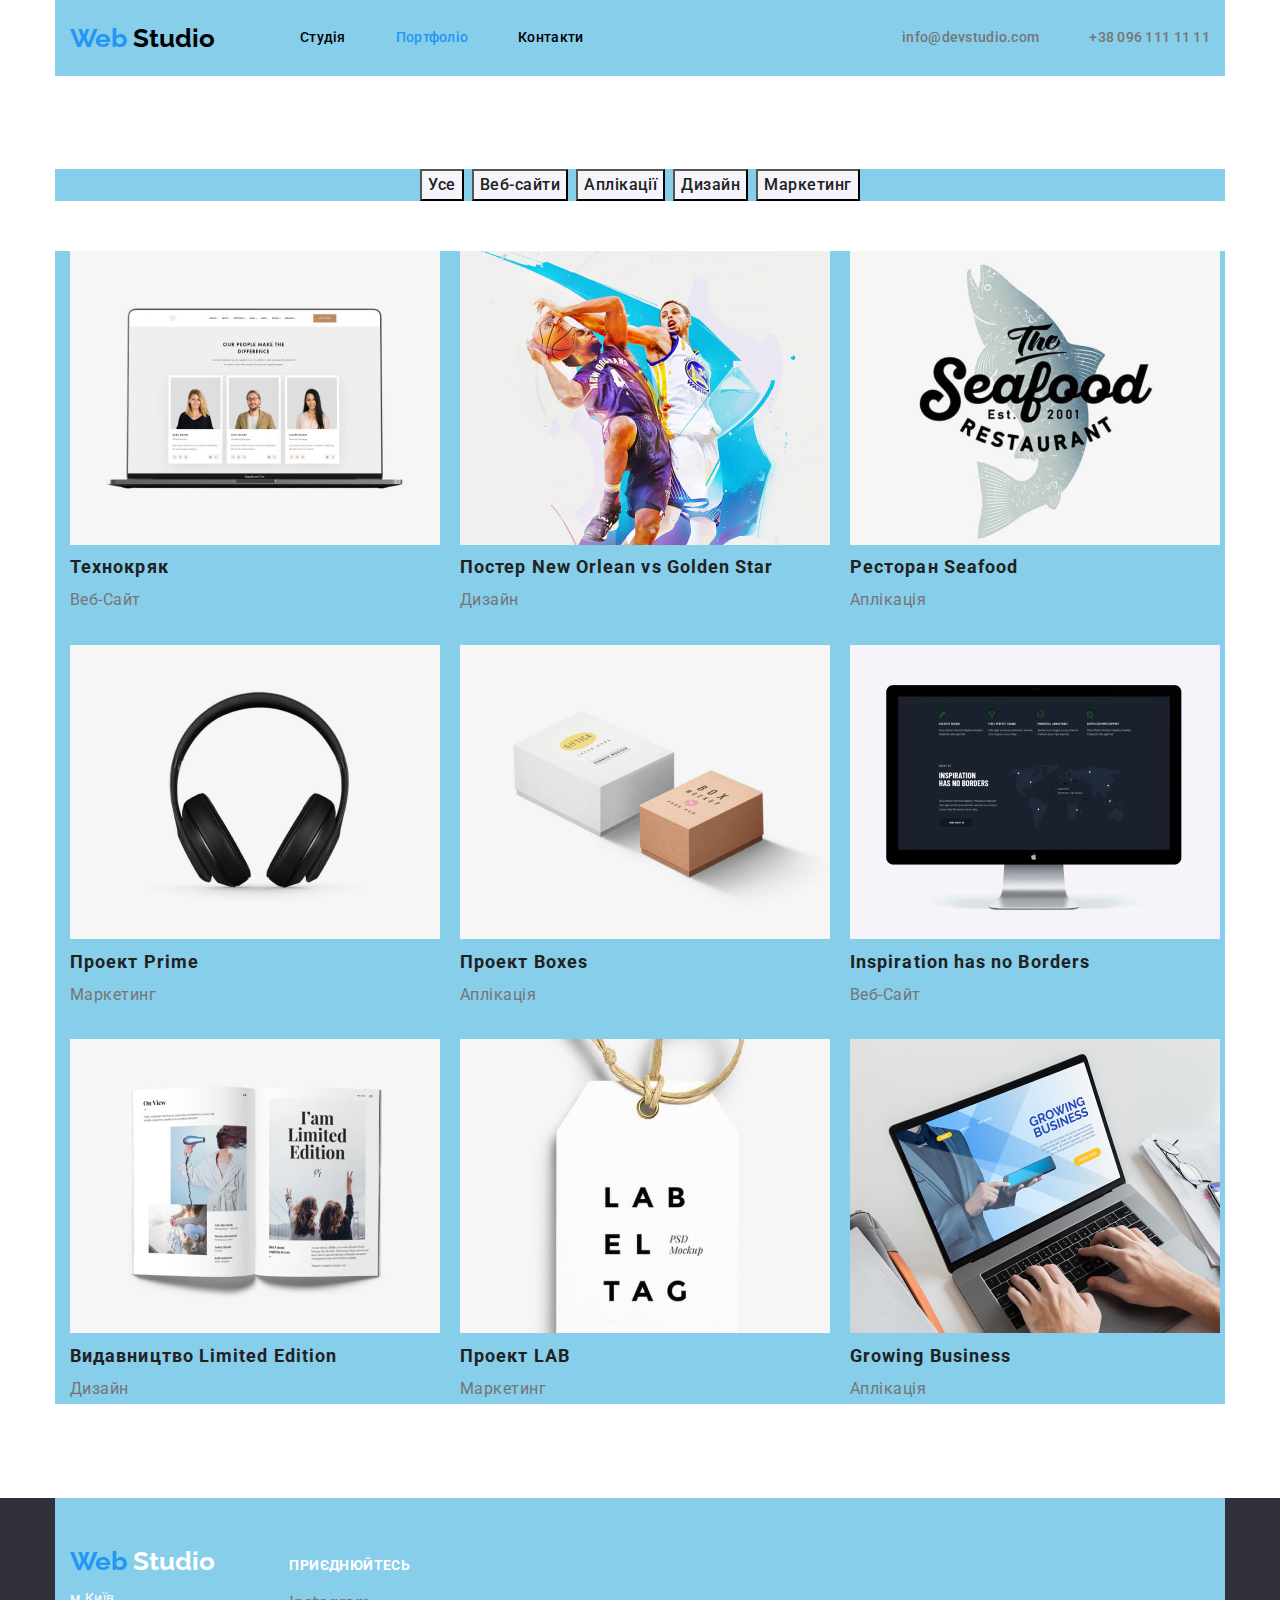
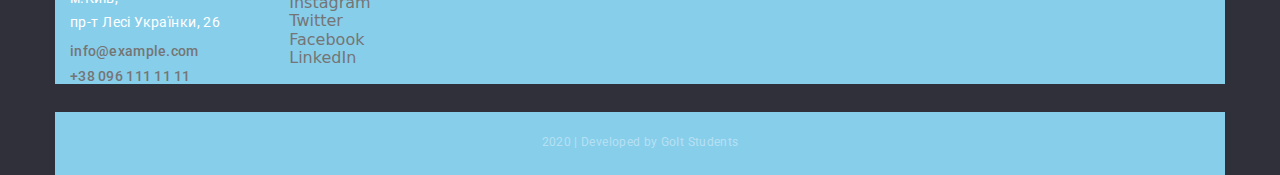
==== commit 3656f95c: "change 1" ====
--- a/portfolio.html
+++ b/portfolio.html
@@ -19,8 +19,9 @@
     <nav class=" container flex-nav portfolio">
 
       <!------------------------------------- logo ------------------------------------------->
+      
       <a href="./index.html" class="logo">
-        Web
+        <span class="accent"> Web </span>
         <span> Studio </span>
       </a>
 
@@ -134,8 +135,8 @@
                 <div class="column one">
             
                   <a href="./index.html" class="logo">
-                    Web
-                    <span class="logo-footer"> Studio </span>
+                    <span class="accent">Web </span>
+                    <span class="inverse"> Studio </span>
                   </a>
             
                   <!--Адреси  -->
--- a/css/styles.css
+++ b/css/styles.css
@@ -37,7 +37,7 @@
 
 .footer-background{
   background: #2F303A;
-  width: 1600px;
+  max-width:1600px ;
   margin-right: auto;
   margin-left: auto;
 }
@@ -45,37 +45,40 @@
 /* div/ container */
 
 .container {
-width: 1200px;
+width: 1170px;
 margin-right: auto;
 margin-left: auto;
 padding-right: 15px;
 padding-left: 15px;
 
-background-color: palegreen;
-
+background:skyblue;
 }
 /* ------end / container */
+
+
 /* logo */
 
-
 .logo {
-text-decoration:none ;
-color:var(--accent-color);
-text-decoration:none;
-font-family:var(--font-logo);
-font-size: 26px;
-font-weight: bold;
-line-height: 1.19;
-font-style: normal ;
-}
-
-.logo > span{
-color:var(--title-text-color);
-}
-
-.logo .logo-footer{
-  color:var(--primary-white-color) ;
-}
+  text-decoration:none ;
+  color:var(--title-text-color);
+  text-decoration:none;
+  font-family:var(--font-logo);
+  font-size: 26px;
+  font-weight: bold;
+  line-height: 1.19;
+  font-style: normal ;
+}
+
+.logo .accent{
+  color:var(--accent-color);
+}
+
+.logo .inverse{
+  color:var(--primary-white-color);
+}
+
+/* ------------------end logo------------------ */
+
 
 /* site-nav */
 /* -----start   main navigation------------------------ */
@@ -249,14 +252,13 @@
 
 
 .image {
-  margin-top: 94px;
-
-  background: #F5F4FA;
+  text-align: center;
+  margin-bottom: 55px;
+}
+ /* background: #F5F4FA;
   border: 1px solid transparent;
   border-radius: 4px;
-  margin-bottom: 30px;
-}
-
+  margin-bottom: 30px; */
 
 .subtitle{
   font-family: Roboto;
@@ -402,16 +404,10 @@
 /* постійні клієнти */
 
 
-.regular-custumers{
+/* .regular-custumers{
   display: inline-block;  
   background: #FFFFFF;
-  min-width: 170px;
-  height: 90px;
-  padding: 30px;
-  text-align: center;
-  border: 1px solid #AFB1B8;
-  border-radius: 4px;
-}
+} */
 
 .regular-custumers:hover,
 .regular-custumers:focus{
@@ -481,7 +477,7 @@
 .join{
   display: block;
   padding-top: 56px;
-  padding-bottom: 21px;
+  margin-bottom: 21px;
   font-family: Roboto;
   font-style: normal;
   font-weight: 700;
@@ -496,6 +492,8 @@
 /* end */
 
 .container .end{
+  margin-right: auto;
+  margin-left: auto;
   
   padding-top:  18px;
   padding-bottom: 21px;
@@ -520,6 +518,7 @@
 
 .footer-flex{
   display:flex;
+  align-items: baseline;
   margin-bottom: 28px;
 }
 
@@ -527,11 +526,24 @@
   flex-direction: column;
 }
 
-.column.one .logo{
+.column.one{
   display: block;
   margin-top: 48px;
-  margin-bottom: 10px;
-}
+}
+
+.column.one .address-footer{
+  margin-top: 10px;
+}
+.column.one .list{
+  margin-bottom: 9px;
+}
+
+.column.one .list:last-child{
+  margin-bottom: 0px;
+}
+
+
+
 
 .column.two{
   margin-left: 69px;
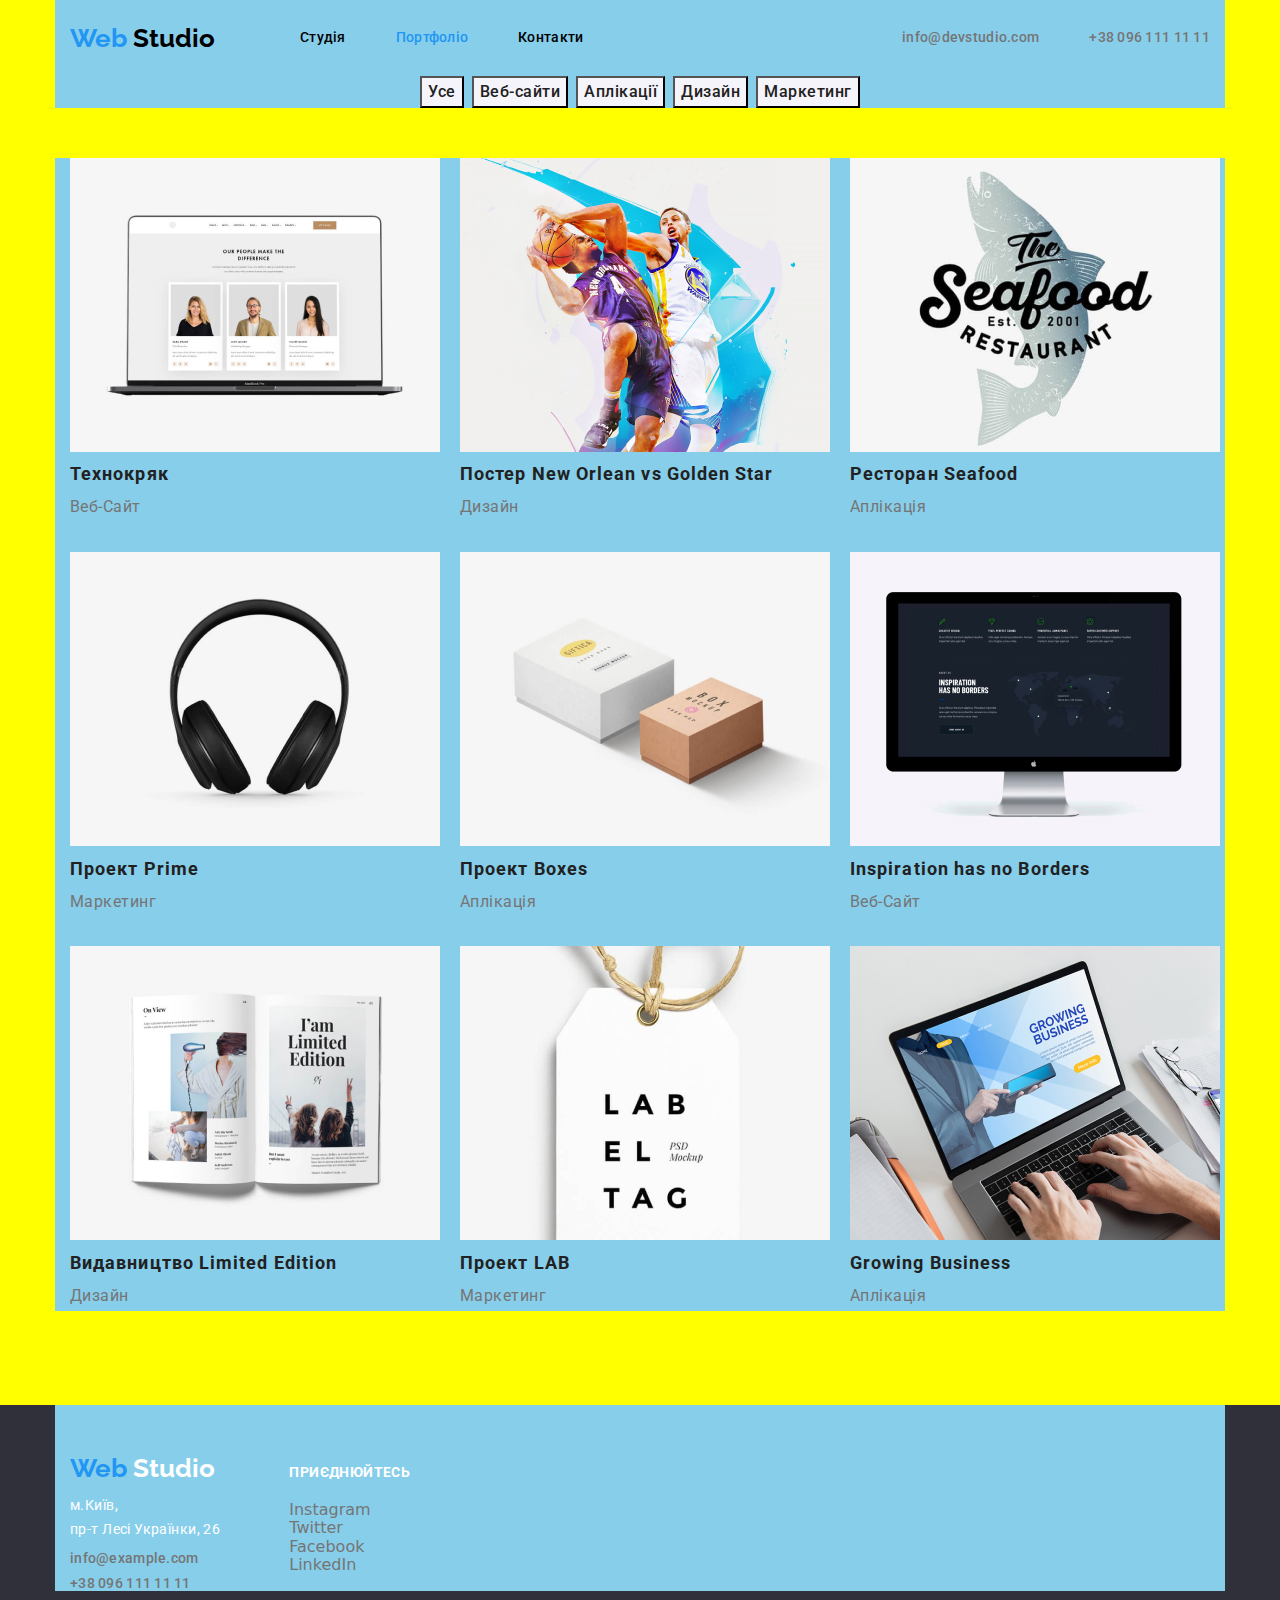
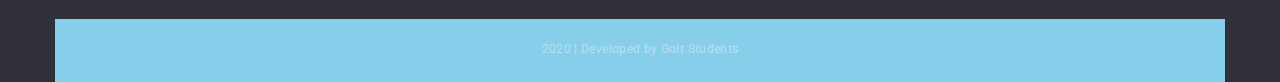
==== commit 188ffcb0: "chenge 2" ====
--- a/portfolio.html
+++ b/portfolio.html
@@ -13,10 +13,11 @@
 </head>
 
 <body>
-  <header class="background-page">
+  <header>
     <!---------------------------------- navigation ---------------------------------------->
 
-    <nav class=" container flex-nav portfolio">
+    <div class="container">
+      <nav class="flex-nav">
 
       <!------------------------------------- logo ------------------------------------------->
       
@@ -29,7 +30,7 @@
 
       <!---------------------------------- main navigation ----------------------------------->
 
-      <ul class="ul-style site-nav flex-navigator">
+      <ul class="list-style site-nav flex-navigator">
         <li class="flex-link"><a class="link" href="index.html"> Студія </a></li>
         <li class="flex-link"><a class="link current" href="portfolio.html"> Портфоліо </a></li>
         <li class="flex-link"><a class="link" href=""> Контакти </a></li>
@@ -39,7 +40,7 @@
 
       <!---------------------------- address mail and phone ------------------------------------>
       <address class="for-margin">
-        <ul class="ul-style address flex-address">
+        <ul class="list-style address flex-address">
           <li class="link"><a href="mailto:info@devstudio.com">
               info@devstudio.com</a></li>
           <li class="link"><a href="tel:+38096111111">
@@ -61,7 +62,7 @@
 <section>
 
 <div class="container bottons">
-    <ul class="ul-style flex-button">
+    <ul class="list-style flex-button">
       <li class="list"><button href="" class="button-radio">Усе</button></li>
       <li class="list"><button href="" class="button-radio">Веб-сайти</button></li>
       <li class="list"><button href="" class="button-radio">Аплікації</button></li>
@@ -77,7 +78,7 @@
 <section>
 
 <div class="container two-section">
-    <ul class="ul-style flex-style">
+    <ul class="list-style flex-style">
       <li class="list"><a href=""><img src="./Images/technokryak.jpg" alt="technokryak" width="370" height="294" /></a>
         <h2 class="name-post"> Технокряк </h2>
         <p class="post-about"> Веб-Сайт </p>
@@ -141,7 +142,7 @@
             
                   <!--Адреси  -->
                   <address>
-                    <ul class=" ul-style address-footer">
+                    <ul class=" list-style address-footer">
                       <li class="list address"><span class="address-street"> м.Київ,<br /> пр-т Лесі Українки, 26 </span> </li>
                       <li class="list link"><a href="mailto:info@example.com"> info@example.com</a></li>
                       <li class="list link"><a href="tel:+38096111111">+38 096 111 11 11</a></li>
@@ -157,7 +158,7 @@
             
                   <p class="join">Приєднюйтесь</p>
             
-                  <ul class="ul-style footer-links">
+                  <ul class="list-style footer-links">
                     <li class="list"><a href="" class="icons">Instagram</a></li>
                     <li class="list"><a href="" class="icons">Twitter</a></li>
                     <li class="list"><a href="" class="icons">Facebook</a></li>
--- a/css/styles.css
+++ b/css/styles.css
@@ -1,4 +1,4 @@
-html {
+/* html {
   box-sizing: border-box;
 }
 
@@ -6,8 +6,10 @@
 *::before,
 *::after {
   box-sizing: inherit;
-}
-
+} */
+/* ----працює через нормалайз--- */
+
+/* ----присвоєння змінних--- */
 :root {
   --primary-text-color:#212121;
   --title-text-color: #000000;
@@ -18,22 +20,24 @@
   --font-logo: 'Raleway',sans-serif;
 }
 
-/* відключає стилі UL */
-.ul-style{
+body{
+  background: yellow;
+}
+
+/* Змінна стилів в list */
+.list-style{
   list-style: none;
   margin: 0px;
   padding: 0px;
 }
 /* --------------------- */
 
+/* відключення відступів  */
 h1,h2,h3,h4,h5,h6,p{
-margin:0px;  
-}
-
-
-.background-page{
-  background:#ffffff;
-}
+  margin:0px;  
+}
+/* --------------- */
+
 
 .footer-background{
   background: #2F303A;
@@ -45,19 +49,20 @@
 /* div/ container */
 
 .container {
-width: 1170px;
-margin-right: auto;
-margin-left: auto;
-padding-right: 15px;
-padding-left: 15px;
-
-background:skyblue;
+  width: 1170px;
+  margin-right: auto;
+  margin-left: auto;
+  padding-right: 15px;
+  padding-left: 15px;
+
+  background:skyblue;
 }
 /* ------end / container */
 
 
-/* logo */
-
+/* ----------------------site-navigator-------------------- */
+
+/* --------------logo--------- */
 .logo {
   text-decoration:none ;
   color:var(--title-text-color);
@@ -80,9 +85,8 @@
 /* ------------------end logo------------------ */
 
 
-/* site-nav */
+
 /* -----start   main navigation------------------------ */
-
 .site-nav .link.current{
   color:var(--accent-color);
 }
@@ -100,20 +104,31 @@
   line-height: 1.14;
   letter-spacing: 0.02em;
   text-decoration: none;
- 
-}
+ }
 
 .site-nav .link:hover,
 .site-nav .link:focus {
   color:var(--accent-color);
 }
 
-/* site-nav flex-navigator */
-.flex-navigator{
+/* ---- навігатор-флекс */
+.flex-nav{
+  display: flex;
+  align-items: center;
+}
+
+/* -------------------- */
+
+.site-nav{
   display: flex;
   margin-left: 85px;
 }
 
+.site-nav .flex-link + .flex-link{
+  margin-left: 50px;
+}
+
+/* ------end main navigator----- */
 
 /* margin-right: 50px; */
 /* перший варіант */
@@ -128,18 +143,13 @@
 } */
 
 /* thirth variant old school*/
-.flex-navigator .flex-link + .flex-link{
-  margin-left: 50px;
-}
+
 /* -----end main navigation------------------------ */
 
 
 /* address header */
 /* -------start address----- */
-.flex-nav{
-  display: flex;
-  align-items: center;
-}
+
 
 .address a {
   display: block;
@@ -163,15 +173,14 @@
 }
 
 .for-margin{
-  display: flex;
   margin-left: auto;
 }
 
-.flex-address{
-  display: flex;
-}
-
-.flex-address .link + .link{
+.address{
+  display: flex;
+}
+
+.address .link + .link{
   margin-left: 50px;
 }
 /* ------finish address------------- */
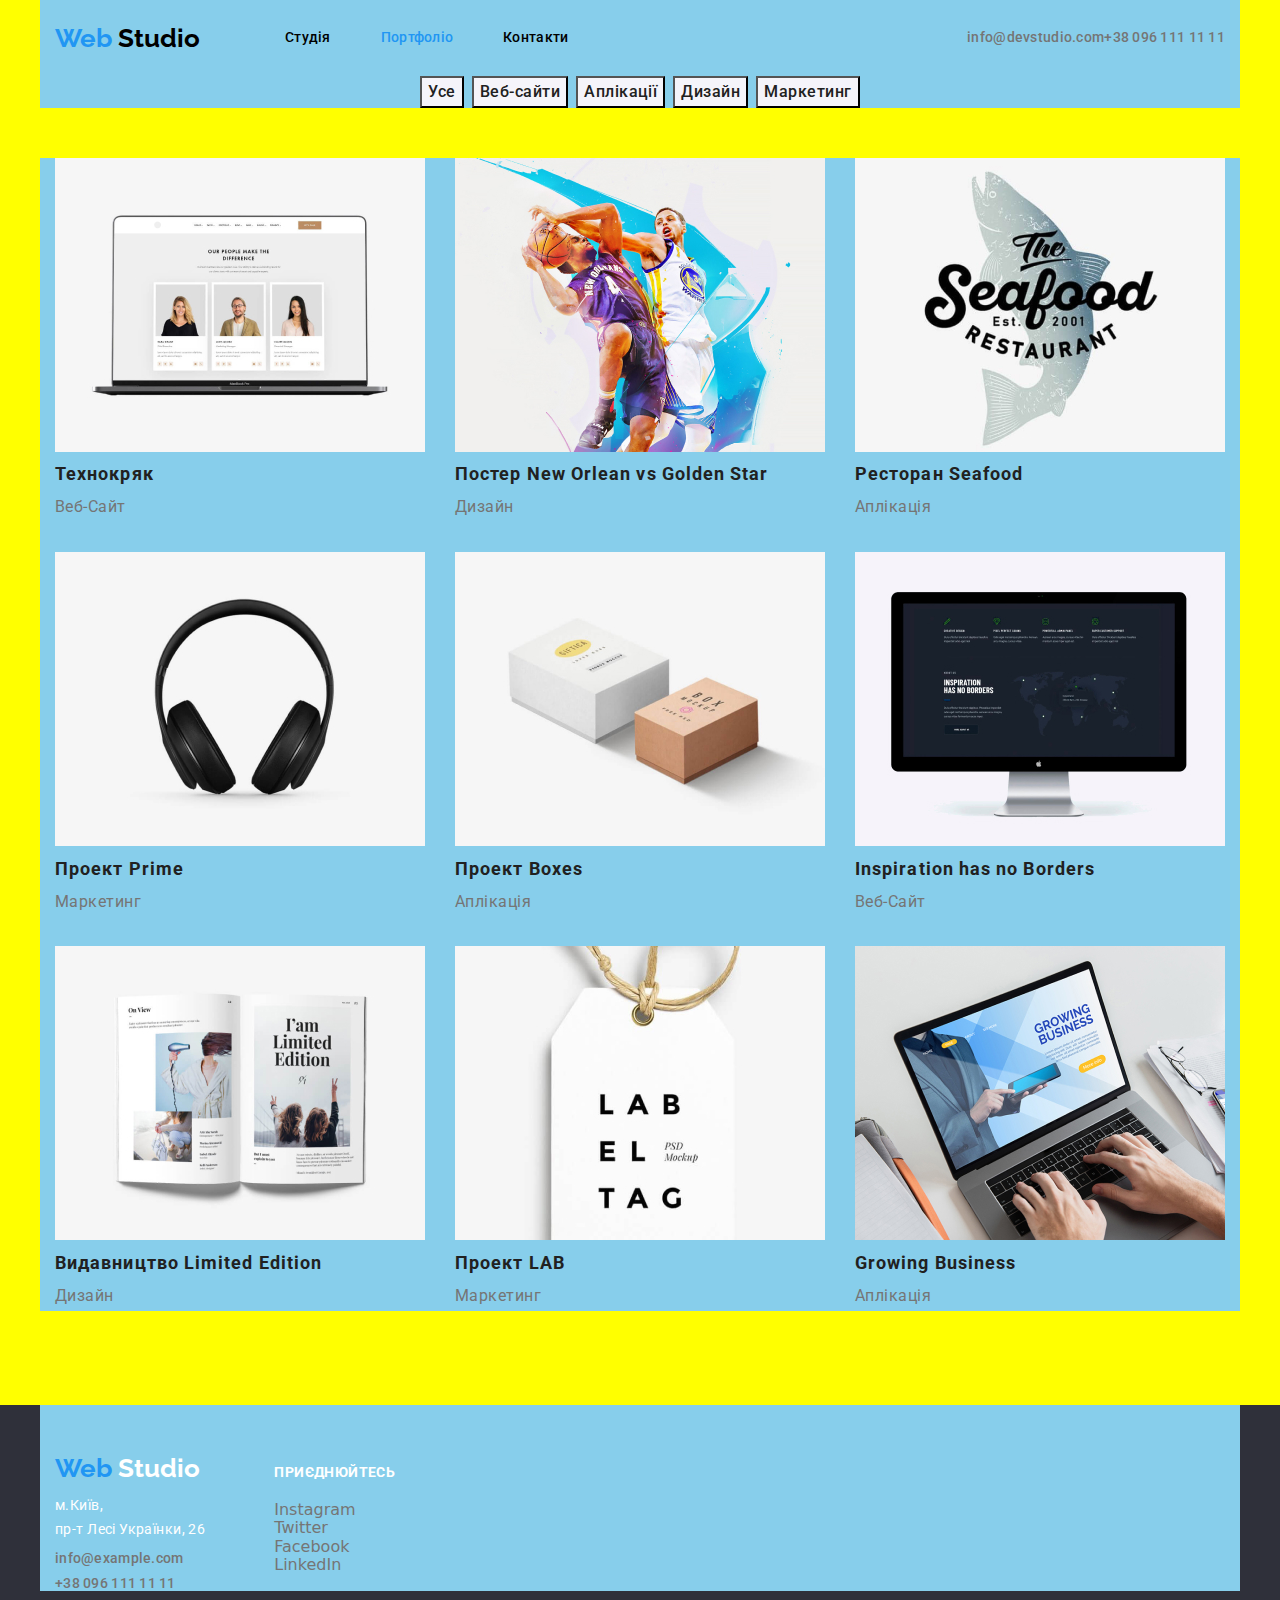
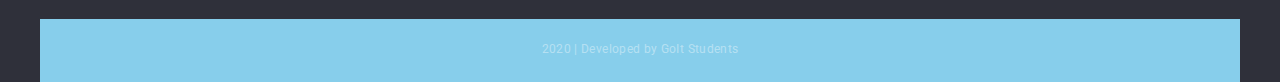
==== commit c13bf5ad: "chanfe3" ====
--- a/portfolio.html
+++ b/portfolio.html
@@ -30,7 +30,7 @@
 
       <!---------------------------------- main navigation ----------------------------------->
 
-      <ul class="list-style site-nav flex-navigator">
+      <ul class="list-style site-nav">
         <li class="flex-link"><a class="link" href="index.html"> Студія </a></li>
         <li class="flex-link"><a class="link current" href="portfolio.html"> Портфоліо </a></li>
         <li class="flex-link"><a class="link" href=""> Контакти </a></li>
@@ -40,15 +40,16 @@
 
       <!---------------------------- address mail and phone ------------------------------------>
       <address class="for-margin">
-        <ul class="list-style address flex-address">
-          <li class="link"><a href="mailto:info@devstudio.com">
+        <ul class="list-style address">
+          <li><a href="mailto:info@devstudio.com">
               info@devstudio.com</a></li>
-          <li class="link"><a href="tel:+38096111111">
+          <li><a href="tel:+38096111111">
               +38 096 111 11 11</a></li>
         </ul>
       </address>
       <!-------------------------en----d address mail and phone----------------------------  -->
     </nav>
+    </div>
     <!-----------------------------------------end navigation----------------------------  -->
   </header>
   <!---------------------------------------end header------------------------------  -->
--- a/css/styles.css
+++ b/css/styles.css
@@ -49,7 +49,7 @@
 /* div/ container */
 
 .container {
-  width: 1170px;
+  width: 1200px;
   margin-right: auto;
   margin-left: auto;
   padding-right: 15px;
@@ -193,7 +193,6 @@
   background: green;
   width: 1600px;
   height: 600px;
-  margin-bottom: 94px;
 
 }
 
@@ -207,12 +206,11 @@
 
 
 .hero .title { 
+ 
   font-weight: 900;
   font-size: 44px;
   line-height: 1.36 ;
   text-transform: uppercase;
-
-    
 }
 
 
@@ -239,15 +237,18 @@
   color: brown;
 }
 
+
+
+
+
 /* section how it work */
 
-/* Стилі для H2*/
-
-.it-work .section-title{
+
+.it-work .title{
   display: none;
 }
 
-.section-title {
+.it-work .title {
   font-family: Roboto;
   font-style: normal;
   font-weight: 700;
@@ -260,7 +261,7 @@
 /* --------------------- */
 
 
-.image {
+.it-work.image {
   text-align: center;
   margin-bottom: 55px;
 }
@@ -269,7 +270,7 @@
   border-radius: 4px;
   margin-bottom: 30px; */
 
-.subtitle{
+.it-work .subtitle{
   font-family: Roboto;
   font-style: normal;
   font-weight: 700;
@@ -282,7 +283,7 @@
 }
 
 
-.how-work{
+.it-work .how-work{
   font-family: Roboto;
   font-style: normal;
   font-weight: 400;
@@ -295,7 +296,7 @@
 }
 
 .it-work {
-  margin-bottom: 188px;
+  padding-top: 94px;
 }
 
 .it-work .flex{
@@ -314,17 +315,27 @@
 /* ----------------------------- */
 
 /* Чим ми займаємось */
-.container-style{
-  margin-bottom:188px ;
-}
-
-.we-work{
-  display: flex;
-}
-
-.section-title.second{
+.container.do-work{
+  padding-top: 94px ;
+}
+
+.do-work .we-work{
+  display: flex;
+}
+
+.do-work .title {
+  font-family: Roboto;
+  font-style: normal;
+  font-weight: 700;
+  font-size: 36px;
+  line-height: 1.16;
+  text-align: center;
+  letter-spacing: 0.03em; 
+  color: var(--primary-text-color);
+
   margin-bottom: 50px;
 }
+
 
 .we-work .list{
   width: 370px;
@@ -340,7 +351,7 @@
   padding: 27px 82px;
   background: rgba(47, 48, 58, 0.8);
   text-align: center;
-  font-family: Roboto;
+  font-family:var(--title-text-color);
   font-style: normal;
   font-weight: 700;
   font-size: 14px;
@@ -352,8 +363,9 @@
 /* -------------------------------- */
 
 /* Наша команда */
+
 .our-team {
- font-family: Roboto;
+ font-family:var(--font-text);
   font-style: normal;
   letter-spacing: 0.03em;
   font-size: 16px;
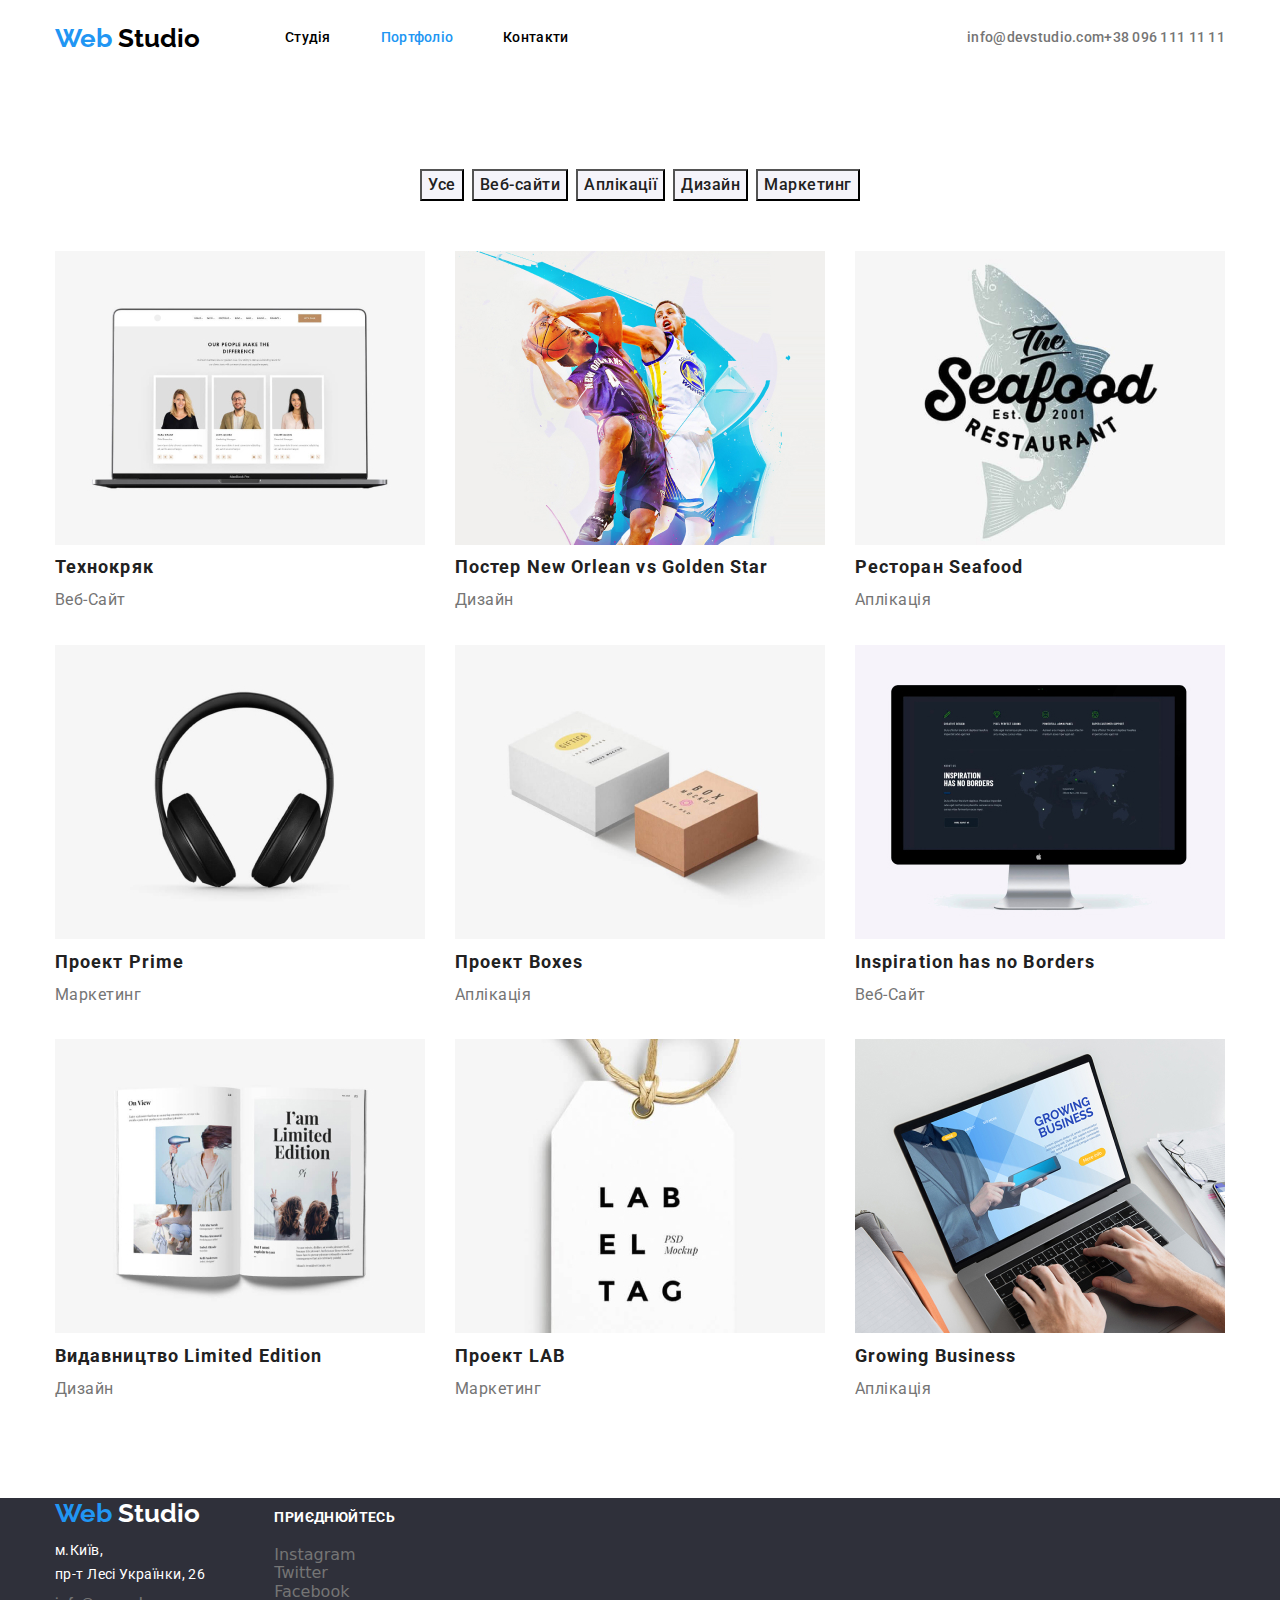
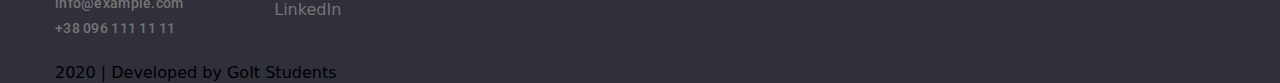
==== commit 3d35d70d: "commit4" ====
--- a/portfolio.html
+++ b/portfolio.html
@@ -1,6 +1,6 @@
 
 <!DOCTYPE html>
-<html lang="ru"> 
+<html lang="ru">
 
 <head>
   <meta charset="UTF-8">
@@ -13,42 +13,39 @@
 </head>
 
 <body>
+
   <header>
-    <!---------------------------------- navigation ---------------------------------------->
-
+    <!----------------------------navigation container---------------------------------------->
     <div class="container">
       <nav class="flex-nav">
 
-      <!------------------------------------- logo ------------------------------------------->
-      
-      <a href="./index.html" class="logo">
-        <span class="accent"> Web </span>
-        <span> Studio </span>
-      </a>
+        <!------------------------------------- logo ------------------------------------------->
+        <a href="./index.html" class="logo">
+          <span class="accent"> Web </span>
+          <span> Studio </span>
+        </a>
+        <!-- -----------------------------------end logo------------------------------------- -->
 
-      <!-- -----------------------------------end logo------------------------------------- -->
+        <!---------------------------------- main navigation ----------------------------------->
+        <ul class="list-style site-nav">
+          <li class="flex-link"><a class="link" href="index.html"> Студія </a></li>
+          <li class="flex-link"><a class="link current" href="portfolio.html"> Портфоліо </a></li>
+          <li class="flex-link"><a class="link" href=""> Контакти </a></li>
+        </ul>
 
-      <!---------------------------------- main navigation ----------------------------------->
+        <!--------------------------------end main navigation---------------------------------  -->
 
-      <ul class="list-style site-nav">
-        <li class="flex-link"><a class="link" href="index.html"> Студія </a></li>
-        <li class="flex-link"><a class="link current" href="portfolio.html"> Портфоліо </a></li>
-        <li class="flex-link"><a class="link" href=""> Контакти </a></li>
-      </ul>
-
-      <!--------------------------------end main navigation---------------------------------  -->
-
-      <!---------------------------- address mail and phone ------------------------------------>
-      <address class="for-margin">
-        <ul class="list-style address">
-          <li><a href="mailto:info@devstudio.com">
-              info@devstudio.com</a></li>
-          <li><a href="tel:+38096111111">
-              +38 096 111 11 11</a></li>
-        </ul>
-      </address>
-      <!-------------------------en----d address mail and phone----------------------------  -->
-    </nav>
+        <!---------------------------- address mail and phone ------------------------------------>
+        <address class="for-margin">
+          <ul class="list-style address">
+            <li><a href="mailto:info@devstudio.com">
+                info@devstudio.com</a></li>
+            <li><a href="tel:+38096111111">
+                +38 096 111 11 11</a></li>
+          </ul>
+        </address>
+        <!-------------------------end address mail and phone----------------------------  -->
+      </nav>
     </div>
     <!-----------------------------------------end navigation----------------------------  -->
   </header>
@@ -57,72 +54,70 @@
 
 
 
+  <!-- main -->
+<main>
 
-  <!-- main -->
 <h1 class="off">Портфоліо</h1>
 <section>
-
-<div class="container bottons">
-    <ul class="list-style flex-button">
-      <li class="list"><button href="" class="button-radio">Усе</button></li>
-      <li class="list"><button href="" class="button-radio">Веб-сайти</button></li>
-      <li class="list"><button href="" class="button-radio">Аплікації</button></li>
-      <li class="list"><button href="" class="button-radio">Дизайн</button></li>
-      <li class="list"><button href="" class="button-radio">Маркетинг</button></li>
-    </ul>
-</div>
-
+  <div class="container bottons">
+      <ul class="list-style flex-button">
+        <li class="list"><button href="" class="button-radio">Усе</button></li>
+        <li class="list"><button href="" class="button-radio">Веб-сайти</button></li>
+        <li class="list"><button href="" class="button-radio">Аплікації</button></li>
+        <li class="list"><button href="" class="button-radio">Дизайн</button></li>
+        <li class="list"><button href="" class="button-radio">Маркетинг</button></li>
+      </ul>
+  </div>
 </section>
 
 
+<section>
+    <div class="container portfolio">
+      <ul class="list-style flex-style">
+        <li class="list"><a href=""><img src="./Images/technokryak.jpg" alt="technokryak" width="370" height="294" /></a>
+          <h2 class="name-post"> Технокряк </h2>
+          <p class="post-about"> Веб-Сайт </p>
+          <!-- <p class="kryak">Технокряк, це сучасна платформа розповсюдження короновірусу.
+            Компанії використовують цю платформу для цифрового
+            шпіонажу і атак на захищені сервера конкурентів.</p> -->
+        </li>
+        <li class="list"><a href=""><img src="./Images/poster.jpg" alt="poster" width="370" height="294" /></a>
+          <h2 class="name-post"> Постер New Orlean vs Golden Star </h2>
+          <p class="post-about"> Дизайн </p>
+        </li>
+        <li class="list"><a href=""><img src="./Images/seafood.jpg" alt="seafood" width="370" height="294" /></a>
+          <h2 class="name-post"> Ресторан Seafood </h2>
+          <p class="post-about"> Аплікація </p>
+        </li>
+        <li class="list"><a href=""><img src="./Images/prime.jpg" alt="prime" width="370" height="294" /></a>
+          <h2 class="name-post"> Проект Prime </h2>
+          <p class="post-about"> Маркетинг </p>
+        </li>
+        <li class="list"><a href=""><img src="./Images/boxes.jpg" alt="boxes" width="370" height="294" /></a>
+          <h2 class="name-post"> Проект Boxes </h2>
+          <p class="post-about"> Аплікація </p>
+        </li>
+        <li class="list"><a href=""><img src="./Images/inspiration.jpg" alt="inspiration" width="370" height="294" /></a>
+          <h2 class="name-post"> Inspiration has no Borders </h2>
+          <p class="post-about"> Веб-Сайт </p>
+        </li>
+        <li class="list"><a href=""><img src="./Images/limited.jpg" alt="limited" width="370" height="294" /></a>
+          <h2 class="name-post"> Видавництво Limited Edition </h2>
+          <p class="post-about"> Дизайн </p>
+        </li>
+        <li class="list"><a href=""><img src="./Images/lab.jpg" alt="lab" width="370" height="294" /></a>
+          <h2 class="name-post"> Проект LAB </h2>
+          <p class="post-about"> Маркетинг </p>
+        </li>
+        <li class="list"><a href=""><img src="./Images/growing.jpg" alt="growing" width="370" height="294" /></a>
+          <h2 class="name-post"> Growing Business </h2>
+          <p class="post-about"> Аплікація </p>
+        </li>
+      </ul>
+    </div>
+ </section>
 
-<section>
-
-<div class="container two-section">
-    <ul class="list-style flex-style">
-      <li class="list"><a href=""><img src="./Images/technokryak.jpg" alt="technokryak" width="370" height="294" /></a>
-        <h2 class="name-post"> Технокряк </h2>
-        <p class="post-about"> Веб-Сайт </p>
-        <!-- <p class="kryak">Технокряк, це сучасна платформа розповсюдження короновірусу.
-          Компанії використовують цю платформу для цифрового
-          шпіонажу і атак на захищені сервера конкурентів.</p> -->
-      </li>
-      <li class="list"><a href=""><img src="./Images/poster.jpg" alt="poster" width="370" height="294" /></a>
-        <h2 class="name-post"> Постер New Orlean vs Golden Star </h2>
-        <p class="post-about"> Дизайн </p>
-      </li>
-      <li class="list"><a href=""><img src="./Images/seafood.jpg" alt="seafood" width="370" height="294" /></a>
-        <h2 class="name-post"> Ресторан Seafood </h2>
-        <p class="post-about"> Аплікація </p>
-      </li>
-      <li class="list"><a href=""><img src="./Images/prime.jpg" alt="prime" width="370" height="294" /></a>
-        <h2 class="name-post"> Проект Prime </h2>
-        <p class="post-about"> Маркетинг </p>
-      </li>
-      <li class="list"><a href=""><img src="./Images/boxes.jpg" alt="boxes" width="370" height="294" /></a>
-        <h2 class="name-post"> Проект Boxes </h2>
-        <p class="post-about"> Аплікація </p>
-      </li>
-      <li class="list"><a href=""><img src="./Images/inspiration.jpg" alt="inspiration" width="370" height="294" /></a>
-        <h2 class="name-post"> Inspiration has no Borders </h2>
-        <p class="post-about"> Веб-Сайт </p>
-      </li>
-      <li class="list"><a href=""><img src="./Images/limited.jpg" alt="limited" width="370" height="294" /></a>
-        <h2 class="name-post"> Видавництво Limited Edition </h2>
-        <p class="post-about"> Дизайн </p>
-      </li>
-      <li class="list"><a href=""><img src="./Images/lab.jpg" alt="lab" width="370" height="294" /></a>
-        <h2 class="name-post"> Проект LAB </h2>
-        <p class="post-about"> Маркетинг </p>
-      </li>
-      <li class="list"><a href=""><img src="./Images/growing.jpg" alt="growing" width="370" height="294" /></a>
-        <h2 class="name-post"> Growing Business </h2>
-        <p class="post-about"> Аплікація </p>
-      </li>
-    </ul>
-</div>
-
-</section>
+</main>
 
 
 
--- a/css/styles.css
+++ b/css/styles.css
@@ -21,7 +21,7 @@
 }
 
 body{
-  background: yellow;
+  background: var(--primary-white-color);
 }
 
 /* Змінна стилів в list */
@@ -54,8 +54,6 @@
   margin-left: auto;
   padding-right: 15px;
   padding-left: 15px;
-
-  background:skyblue;
 }
 /* ------end / container */
 
@@ -243,6 +241,9 @@
 
 /* section how it work */
 
+.container.it-work{
+  padding-top: 94px;
+}
 
 .it-work .title{
   display: none;
@@ -256,20 +257,18 @@
   line-height: 1.16;
   text-align: center;
   letter-spacing: 0.03em; 
-  color: var(--primary-text-color)
+  color: var(--primary-text-color);
+ 
 }
 /* --------------------- */
 
 
-.it-work.image {
-  text-align: center;
-  margin-bottom: 55px;
-}
- /* background: #F5F4FA;
-  border: 1px solid transparent;
-  border-radius: 4px;
-  margin-bottom: 30px; */
-
+
+/* .it-work.image {
+  text-align: center;
+  
+} */
+ 
 .it-work .subtitle{
   font-family: Roboto;
   font-style: normal;
@@ -291,13 +290,9 @@
   line-height: 1.71;
   letter-spacing: 0.03em;
   color: var(--secondary-color);
-  margin: 0px;
   width: 270px;
 }
 
-.it-work {
-  padding-top: 94px;
-}
 
 .it-work .flex{
   display: flex;
@@ -314,6 +309,12 @@
 
 /* ----------------------------- */
 
+
+
+
+
+
+
 /* Чим ми займаємось */
 .container.do-work{
   padding-top: 94px ;
@@ -332,14 +333,12 @@
   text-align: center;
   letter-spacing: 0.03em; 
   color: var(--primary-text-color);
-
   margin-bottom: 50px;
 }
 
 
 .we-work .list{
   width: 370px;
- 
   margin-right: 30px;
 } 
 
@@ -362,15 +361,48 @@
   }
 /* -------------------------------- */
 
-/* Наша команда */
-
-.our-team {
- font-family:var(--font-text);
+
+
+
+/* ------our-teams------- */
+
+/* .our-team {
+  font-family:var(--font-text);
   font-style: normal;
   letter-spacing: 0.03em;
   font-size: 16px;
   line-height: 1.19;
   
+} */
+
+
+.container-teams{
+  padding-top: 94px;
+}
+
+.container-teams .title {
+  font-family: Roboto;
+  font-style: normal;
+  font-weight: 700;
+  font-size: 36px;
+  line-height: 1.16;
+  text-align: center;
+  letter-spacing: 0.03em; 
+  color: var(--primary-text-color);
+  margin-bottom: 50px;
+}
+
+.container-teams .teams{
+  width: 270px;
+  display: flex;
+}
+
+.teams .iteam{
+  margin-right: 30px;
+}
+
+.teams .iteam:last-child{
+  margin-right: 0px;
 }
 
 .worker {
@@ -399,54 +431,41 @@
   color: var(--accent-color)
 }
 
-.container-teams{
-margin-bottom: 188px;
-}
-
-.container-teams h2{
-  margin-bottom: 54px;
-}
-
-.teams{
-  width: 270px;
-  display: flex;
-}
-
-.teams .iteam{
-  margin-right: 30px;
-}
-
-.teams .iteam:last-child{
-  margin-right: 0px;
-}
-/* ----------------------- */
+
+/* -------------End - Teams ------- */
 
 
 /* постійні клієнти */
 
-
-/* .regular-custumers{
-  display: inline-block;  
-  background: #FFFFFF;
-} */
+.container.custumers{
+  padding-top: 94px;
+  padding-bottom: 94px;
+}
+
+.custumers .title {
+  font-family: Roboto;
+  font-style: normal;
+  font-weight: 700;
+  font-size: 36px;
+  line-height: 1.16;
+  text-align: center;
+  letter-spacing: 0.03em; 
+  color: var(--primary-text-color);
+  margin-bottom: 50px;
+}
 
 .regular-custumers:hover,
 .regular-custumers:focus{
   color: var(--accent-color);
 }
 
-.section-title.three{
+.custumers-title{
   margin-bottom: 50px;
 }
 
-.container.custumers {
-margin-bottom: 188px;  
-}
-
 
 .clients{
   display: flex;
-
 }
 
 .clients .list{
@@ -457,9 +476,17 @@
   margin-right: 0;
 }
 
+
+
 /* -------------------------- */
 
+
+
+
 /* footer */
+
+
+
 .address-footer .address{
   margin-right: 0px;
 }
@@ -497,7 +524,6 @@
 /* Join */
 .join{
   display: block;
-  padding-top: 56px;
   margin-bottom: 21px;
   font-family: Roboto;
   font-style: normal;
@@ -510,9 +536,171 @@
   
 }
 /* ------------------------------------- */
+
+
+
+.footer-flex{
+  display:flex;
+  align-items: baseline;
+  margin-bottom: 28px;
+}
+
+.footer-flex .column{
+  flex-direction: column;
+}
+
+
+. .logo{
+  padding-top: 52px;
+}
+
+
+.column.one .address-footer{
+  margin-top: 10px;
+}
+.column.one .list{
+  margin-bottom: 9px;
+}
+
+.column.one .list:last-child{
+  margin-bottom: 0px;
+}
+
+.column.two{
+  margin-left: 69px;
+}
+
+
+
+
+
+
+
+
+
+
+
+
+/* start portfolio.html */
+/* portfolio */
+
+.off{
+  display: none;
+}
+
+.flex-button{
+  display: flex;
+  justify-content: center;
+}
+
+.container.bottons{
+  padding-top: 93px;
+}
+
+.button-radio{
+  background: #f5f4fa;
+  color: var(--primary-text-color);
+  font-family: Roboto;
+  font-style: normal;
+  font-weight: 500;
+  font-size: 16px;
+  line-height: 1.62;
+  letter-spacing: 0.03em;
+  text-decoration: none;
+}
+
+.flex-button .list{
+  margin-right: 8px;
+}
+
+.flex-button .list:last-child{
+  margin-right: 0px;
+}
+
+.button-radio:hover,
+.button-radio:focus{
+  color: var(--accent-color);
+}
+
+/* ----------portfolio------------- */
+
+.container.portfolio{
+  padding-top: 50px;
+  padding-bottom: 94px;
+}
+
+.flex-style{
+  display: flex;
+  flex-wrap: wrap;
+}
+
+ .name-post{
+  font-family: Roboto;
+  font-style: normal;
+  font-weight: 700;
+  font-size: 18px;
+  line-height: 2;
+  letter-spacing: 0.06em;
+  color: var(--primary-text-color);
+ }
+
+ .post-about{
+  font-family: Roboto;
+  font-style: normal;
+  font-weight: 400;
+  font-size: 16px;
+  line-height: 1.87;
+  letter-spacing: 0.03em;
+  color: var(--secondary-color);
+ }
+
+ /* .kryak{
+  background: rgba(33, 150, 243, 0.9);;
+  font-family: Roboto;
+  font-style: normal;
+  font-weight: 400;
+  font-size: 18px;
+  line-height: 1.56;
+  letter-spacing: 0.03em;
+  color: #FFFFFF;
+ } */
+
+
+/* -----two section portfolio   */
+
+
+
+
+/* -----calc((100%-(30*(n-1)))/n)*/
+
+.flex-style .list{
+  width:calc((100% - 60px)/3);
+  margin-top: 30px;
+  margin-right: 30px;
+  
+}
+
+.flex-style .list:nth-child(3n){
+  margin-right: 0px;
+}
+
+.flex-style .list:nth-last-child(-n + 3){
+  margin-bottom: 0;
+}
+
+.flex-style .list:nth-child(-n + 3){
+  margin-top: 0px;
+}
+
+
+
+
+
+
+
 /* end */
 
-.container .end{
+.container .copy-right{
   margin-right: auto;
   margin-left: auto;
   
@@ -521,7 +709,7 @@
 
 }
 
-.end {
+.copy-right {
   font-family: Roboto;
   font-style: normal;
   font-weight: normal;
@@ -532,152 +720,4 @@
   color: rgba(255, 255, 255, 0.4);
   
 }
-/* ---------------------end index.html */
-.flex-nav.portfolio{
-  margin-bottom: 93px;
-}
-
-.footer-flex{
-  display:flex;
-  align-items: baseline;
-  margin-bottom: 28px;
-}
-
-.footer-flex .column{
-  flex-direction: column;
-}
-
-.column.one{
-  display: block;
-  margin-top: 48px;
-}
-
-.column.one .address-footer{
-  margin-top: 10px;
-}
-.column.one .list{
-  margin-bottom: 9px;
-}
-
-.column.one .list:last-child{
-  margin-bottom: 0px;
-}
-
-
-
-
-.column.two{
-  margin-left: 69px;
-}
-
-
-
-
-/* start portfolio.html */
-/* portfolio */
-.button-radio{
-  background: #f5f4fa;
-  color: var(--primary-text-color);
-  font-family: Roboto;
-  font-style: normal;
-  font-weight: 500;
-  font-size: 16px;
-  line-height: 1.62;
-  letter-spacing: 0.03em;
-  text-decoration: none;
-}
-
-.flex-button .list{
-  margin-right: 8px;
-}
-
-.flex-button .list:last-child{
-  margin-right: 0px;
-}
-
-.button-radio:hover,
-.button-radio:focus{
-  color: var(--accent-color);
-}
-
- .name-post{
-  font-family: Roboto;
-  font-style: normal;
-  font-weight: 700;
-  font-size: 18px;
-  line-height: 2;
-  letter-spacing: 0.06em;
-  color: var(--primary-text-color);
- }
-
- .post-about{
-  font-family: Roboto;
-  font-style: normal;
-  font-weight: 400;
-  font-size: 16px;
-  line-height: 1.87;
-  letter-spacing: 0.03em;
-  color: var(--secondary-color);
- }
-
- /* .kryak{
-  background: rgba(33, 150, 243, 0.9);;
-  font-family: Roboto;
-  font-style: normal;
-  font-weight: 400;
-  font-size: 18px;
-  line-height: 1.56;
-  letter-spacing: 0.03em;
-  color: #FFFFFF;
- } */
-
-/* -------------***flex***------------- */
-
-/* -----footer portfolio---- */
-/* ---of h1 portfolio */
-.off{
-  display: none;
-}
-
-/* ----first section portfolio */
-.container.bottons{
-  margin-bottom: 50px ;
-}
-
-.flex-button{
-  display: flex;
-  justify-content: center;
-}
-
-
-/* -----two section portfolio   */
-.container.two-section{
-  margin-bottom: 94px;
-
-}
-
-.flex-style{
-  display: flex;
-  flex-wrap: wrap;
-}
-
-/* -----calc((100%-(30*(n-1)))/n)*/
-
-.flex-style .list{
-  width:calc((100% - 60px)/3);
-  margin-top: 30px;
-  margin-right: 30px;
-  
-}
-
-.flex-style .list:nth-child(3n){
-  margin-right: 0px;
-}
-
-.flex-style .list:nth-last-child(-n + 3){
-  margin-bottom: 0;
-}
-
-.flex-style .list:nth-child(-n + 3){
-  margin-top: 0px;
-}+/* ---------------------end index.html */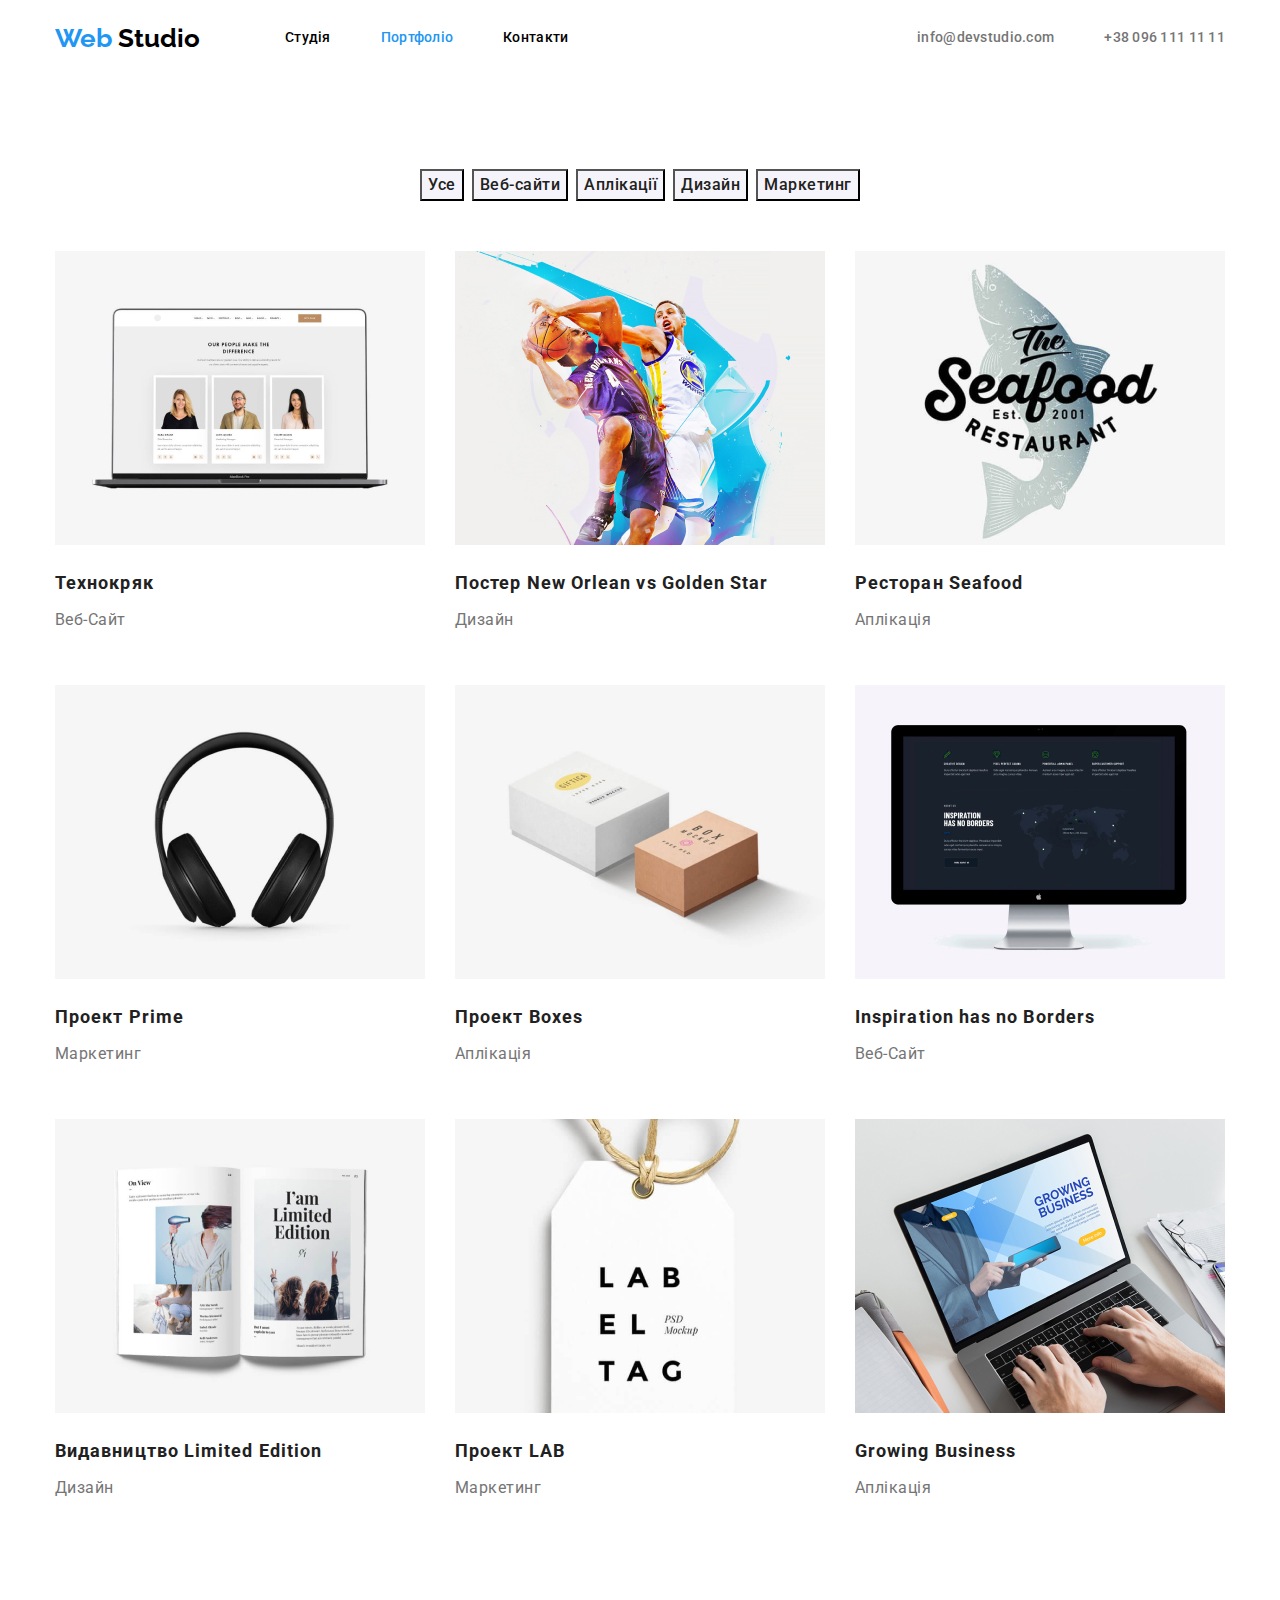
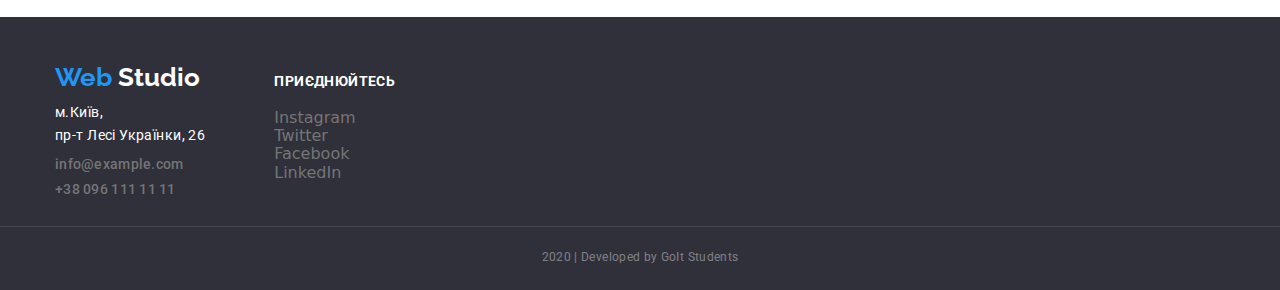
==== commit 61596a2e: "commit5" ====
--- a/portfolio.html
+++ b/portfolio.html
@@ -21,7 +21,7 @@
 
         <!------------------------------------- logo ------------------------------------------->
         <a href="./index.html" class="logo">
-          <span class="accent"> Web </span>
+          <span class="logo-accent"> Web </span>
           <span> Studio </span>
         </a>
         <!-- -----------------------------------end logo------------------------------------- -->
@@ -32,15 +32,15 @@
           <li class="flex-link"><a class="link current" href="portfolio.html"> Портфоліо </a></li>
           <li class="flex-link"><a class="link" href=""> Контакти </a></li>
         </ul>
-
+      
         <!--------------------------------end main navigation---------------------------------  -->
 
         <!---------------------------- address mail and phone ------------------------------------>
         <address class="for-margin">
           <ul class="list-style address">
-            <li><a href="mailto:info@devstudio.com">
+            <li class="link"><a href="mailto:info@devstudio.com">
                 info@devstudio.com</a></li>
-            <li><a href="tel:+38096111111">
+            <li class="link"><a href="tel:+38096111111">
                 +38 096 111 11 11</a></li>
           </ul>
         </address>
@@ -74,44 +74,44 @@
 <section>
     <div class="container portfolio">
       <ul class="list-style flex-style">
-        <li class="list"><a href=""><img src="./Images/technokryak.jpg" alt="technokryak" width="370" height="294" /></a>
+        <li class="list"><a href=""><img class="card" src="./Images/technokryak.jpg" alt="technokryak" width="370" height="294" />
           <h2 class="name-post"> Технокряк </h2>
-          <p class="post-about"> Веб-Сайт </p>
+          <p class="post-about"> Веб-Сайт </p></a>
           <!-- <p class="kryak">Технокряк, це сучасна платформа розповсюдження короновірусу.
             Компанії використовують цю платформу для цифрового
             шпіонажу і атак на захищені сервера конкурентів.</p> -->
         </li>
-        <li class="list"><a href=""><img src="./Images/poster.jpg" alt="poster" width="370" height="294" /></a>
+        <li class="list"><a href=""><img class="card" src="./Images/poster.jpg" alt="poster" width="370" height="294" />
           <h2 class="name-post"> Постер New Orlean vs Golden Star </h2>
-          <p class="post-about"> Дизайн </p>
+          <p class="post-about"> Дизайн </p></a>
         </li>
-        <li class="list"><a href=""><img src="./Images/seafood.jpg" alt="seafood" width="370" height="294" /></a>
+        <li class="list"><a href=""><img class="card" src="./Images/seafood.jpg" alt="seafood" width="370" height="294" />
           <h2 class="name-post"> Ресторан Seafood </h2>
-          <p class="post-about"> Аплікація </p>
+          <p class="post-about"> Аплікація </p></a>
         </li>
-        <li class="list"><a href=""><img src="./Images/prime.jpg" alt="prime" width="370" height="294" /></a>
+        <li class="list"><a href=""><img class="card" src="./Images/prime.jpg" alt="prime" width="370" height="294" />
           <h2 class="name-post"> Проект Prime </h2>
-          <p class="post-about"> Маркетинг </p>
+          <p class="post-about"> Маркетинг </p></a>
         </li>
-        <li class="list"><a href=""><img src="./Images/boxes.jpg" alt="boxes" width="370" height="294" /></a>
+        <li class="list"><a href=""><img class="card" src="./Images/boxes.jpg" alt="boxes" width="370" height="294" />
           <h2 class="name-post"> Проект Boxes </h2>
-          <p class="post-about"> Аплікація </p>
+          <p class="post-about"> Аплікація </p></a>
         </li>
-        <li class="list"><a href=""><img src="./Images/inspiration.jpg" alt="inspiration" width="370" height="294" /></a>
+        <li class="list"><a href=""><img class="card" src="./Images/inspiration.jpg" alt="inspiration" width="370" height="294" />
           <h2 class="name-post"> Inspiration has no Borders </h2>
-          <p class="post-about"> Веб-Сайт </p>
+          <p class="post-about"> Веб-Сайт </p></a>
         </li>
-        <li class="list"><a href=""><img src="./Images/limited.jpg" alt="limited" width="370" height="294" /></a>
+        <li class="list"><a href=""><img class="card" src="./Images/limited.jpg" alt="limited" width="370" height="294" />
           <h2 class="name-post"> Видавництво Limited Edition </h2>
-          <p class="post-about"> Дизайн </p>
+          <p class="post-about"> Дизайн </p></a>
         </li>
-        <li class="list"><a href=""><img src="./Images/lab.jpg" alt="lab" width="370" height="294" /></a>
+        <li class="list"><a href=""><img class="card" src="./Images/lab.jpg" alt="lab" width="370" height="294" />
           <h2 class="name-post"> Проект LAB </h2>
-          <p class="post-about"> Маркетинг </p>
+          <p class="post-about"> Маркетинг </p></a>
         </li>
-        <li class="list"><a href=""><img src="./Images/growing.jpg" alt="growing" width="370" height="294" /></a>
+        <li class="list"><a href=""><img class="card" src="./Images/growing.jpg" alt="growing" width="370" height="294" />
           <h2 class="name-post"> Growing Business </h2>
-          <p class="post-about"> Аплікація </p>
+          <p class="post-about"> Аплікація </p></a>
         </li>
       </ul>
     </div>
@@ -132,8 +132,8 @@
                 <div class="column one">
             
                   <a href="./index.html" class="logo">
-                    <span class="accent">Web </span>
-                    <span class="inverse"> Studio </span>
+                    <span class="logo-accent">Web </span>
+                    <span class="logo inverse"> Studio </span>
                   </a>
             
                   <!--Адреси  -->
@@ -163,9 +163,8 @@
             
                 </div>
               </div>
-              <div class="container end">
-                <p class="end">2020 | Developed by GoIt Students</p>
-              </div>
+            
+              <p class="copyright">2020 | Developed by GoIt Students</p>
             
             </footer>
           </body>
--- a/css/styles.css
+++ b/css/styles.css
@@ -20,6 +20,10 @@
   --font-logo: 'Raleway',sans-serif;
 }
 
+img{
+  display: block;
+}
+
 body{
   background: var(--primary-white-color);
 }
@@ -54,6 +58,7 @@
   margin-left: auto;
   padding-right: 15px;
   padding-left: 15px;
+
 }
 /* ------end / container */
 
@@ -72,11 +77,11 @@
   font-style: normal ;
 }
 
-.logo .accent{
+ .logo-accent{
   color:var(--accent-color);
 }
 
-.logo .inverse{
+.logo.inverse{
   color:var(--primary-white-color);
 }
 
@@ -110,10 +115,11 @@
 }
 
 /* ---- навігатор-флекс */
-.flex-nav{
+.container > .flex-nav{
   display: flex;
   align-items: center;
 }
+
 
 /* -------------------- */
 
@@ -126,26 +132,6 @@
   margin-left: 50px;
 }
 
-/* ------end main navigator----- */
-
-/* margin-right: 50px; */
-/* перший варіант */
-/* .flex-link:last-child{
-  margin-right:0px;
-} */
-
-
-/* другий варіант відступу */
-/* .flex-navigator .flex-link:not(:last-child) {
-  margin-right: 50px;
-} */
-
-/* thirth variant old school*/
-
-/* -----end main navigation------------------------ */
-
-
-/* address header */
 /* -------start address----- */
 
 
@@ -174,14 +160,22 @@
   margin-left: auto;
 }
 
-.address{
-  display: flex;
-}
-
-.address .link + .link{
+.address {
+  display: flex;
+}
+
+.address > .link + .link{
   margin-left: 50px;
 }
 /* ------finish address------------- */
+
+
+
+
+
+
+
+
 
 
 /* main section */
@@ -191,6 +185,8 @@
   background: green;
   width: 1600px;
   height: 600px;
+  margin-right: auto;
+  margin-left: auto;
 
 }
 
@@ -203,19 +199,18 @@
 }
 
 
-.hero .title { 
- 
+.hero > .title { 
   font-weight: 900;
   font-size: 44px;
   line-height: 1.36 ;
   text-transform: uppercase;
+  margin-bottom: 30px;
 }
 
 
 .hero .button {
   display: inline-block;
   padding: 10px 32px;
-  margin-top: 30px;
   border: 1px solid transparent;
   min-width: 200px;
   color:var(--primary-white-color);
@@ -239,17 +234,16 @@
 
 
 
+
+
 /* section how it work */
 
 .container.it-work{
   padding-top: 94px;
 }
 
-.it-work .title{
+.it-work > .title{
   display: none;
-}
-
-.it-work .title {
   font-family: Roboto;
   font-style: normal;
   font-weight: 700;
@@ -263,12 +257,6 @@
 /* --------------------- */
 
 
-
-/* .it-work.image {
-  text-align: center;
-  
-} */
- 
 .it-work .subtitle{
   font-family: Roboto;
   font-style: normal;
@@ -303,11 +291,21 @@
   width: 270px;
 }
 
-.list:last-child{
+.flex .list:last-child{
   margin-right: 0px;
 }
 
-/* ----------------------------- */
+.image{
+  margin-bottom: 55px;
+}
+
+.subtitle{
+  margin-bottom: 10px;
+}
+
+/* --------end section It-work----------- */
+
+
 
 
 
@@ -320,11 +318,9 @@
   padding-top: 94px ;
 }
 
-.do-work .we-work{
-  display: flex;
-}
-
-.do-work .title {
+
+
+.do-work > .title {
   font-family: Roboto;
   font-style: normal;
   font-weight: 700;
@@ -334,6 +330,10 @@
   letter-spacing: 0.03em; 
   color: var(--primary-text-color);
   margin-bottom: 50px;
+}
+
+.do-work .we-work{
+  display: flex;
 }
 
 
@@ -366,21 +366,18 @@
 
 /* ------our-teams------- */
 
-/* .our-team {
-  font-family:var(--font-text);
-  font-style: normal;
-  letter-spacing: 0.03em;
-  font-size: 16px;
-  line-height: 1.19;
-  
-} */
 
 
 .container-teams{
   padding-top: 94px;
 }
 
-.container-teams .title {
+.container-teams .teams{
+  display: flex;
+}
+
+
+.container-teams > .title {
   font-family: Roboto;
   font-style: normal;
   font-weight: 700;
@@ -392,16 +389,11 @@
   margin-bottom: 50px;
 }
 
-.container-teams .teams{
-  width: 270px;
-  display: flex;
-}
-
-.teams .iteam{
+.teams > .iteam{
   margin-right: 30px;
 }
 
-.teams .iteam:last-child{
+.teams > .iteam:last-child{
   margin-right: 0px;
 }
 
@@ -415,10 +407,13 @@
 
 .profession {
   margin-top: 10px;
-  margin-bottom: 16px;
   font-weight: 400;
   color: var(--secondary-color);
   text-align: center;
+}
+
+.teams .social{
+  margin-top: 16px;
 }
 
 .icons{
@@ -442,7 +437,7 @@
   padding-bottom: 94px;
 }
 
-.custumers .title {
+.custumers > .title {
   font-family: Roboto;
   font-style: normal;
   font-weight: 700;
@@ -483,16 +478,172 @@
 
 
 
+
+
+
+
+
+
+
+
+
+/* start portfolio.html */
+/* portfolio */
+
+.off{
+  display: none;
+}
+
+.flex-button{
+  display: flex;
+  justify-content: center;
+}
+
+.container.bottons{
+  padding-top: 93px;
+}
+
+.button-radio{
+  background: #f5f4fa;
+  color: var(--primary-text-color);
+  font-family: Roboto;
+  font-style: normal;
+  font-weight: 500;
+  font-size: 16px;
+  line-height: 1.62;
+  letter-spacing: 0.03em;
+  text-decoration: none;
+}
+
+.flex-button .list{
+  margin-right: 8px;
+}
+
+.flex-button .list:last-child{
+  margin-right: 0px;
+}
+
+.button-radio:hover,
+.button-radio:focus{
+  color: var(--accent-color);
+}
+
+
+
+/* ----------portfolio------------- */
+
+.container.portfolio{
+  padding-top: 50px;
+  padding-bottom: 94px;
+}
+
+.flex-style a{
+  display: block;
+  text-decoration: none;
+}
+
+.flex-style{
+  display: flex;
+  flex-wrap: wrap;
+}
+
+.card{
+  margin-bottom: 20px;
+}
+
+ .name-post{
+  margin-bottom: 4px; 
+  font-family: Roboto;
+  font-style: normal;
+  font-weight: 700;
+  font-size: 18px;
+  line-height: 2;
+  letter-spacing: 0.06em;
+  color: var(--primary-text-color);
+ }
+
+ .post-about{
+   padding-bottom: 20px;
+  font-family: Roboto;
+  font-style: normal;
+  font-weight: 400;
+  font-size: 16px;
+  line-height: 1.87;
+  letter-spacing: 0.03em;
+  color: var(--secondary-color);
+ }
+
+ /* .kryak{
+  background: rgba(33, 150, 243, 0.9);;
+  font-family: Roboto;
+  font-style: normal;
+  font-weight: 400;
+  font-size: 18px;
+  line-height: 1.56;
+  letter-spacing: 0.03em;
+  color: #FFFFFF;
+ } */
+
+
+/* -----two section portfolio   */
+
+
+
+
+/* -----calc((100%-(30*(n-1)))/n)*/
+
+.flex-style .list{
+  width:calc((100% - 60px)/3);
+  margin-top: 30px;
+  margin-right: 30px;
+  
+}
+
+.flex-style .list:nth-child(3n){
+  margin-right: 0px;
+}
+
+.flex-style .list:nth-last-child(-n + 3){
+  margin-bottom: 0;
+}
+
+.flex-style .list:nth-child(-n + 3){
+  margin-top: 0px;
+}
+
+
+
 /* footer */
 
-
-
-.address-footer .address{
-  margin-right: 0px;
-}
+.footer-flex{
+  display:flex;
+  align-items: baseline;
+  padding-top: 45px;
+  padding-bottom: 28px;
+}
+
+.column.one > a{
+  display: block;
+  margin-bottom: 8px;
+}
+
+.column.one .list{
+  margin-bottom: 9px;
+}
+
+.column.one .list:last-child{
+  margin-bottom: 0px;
+}
+
+
+.column.two{
+  margin-left: 69px;
+}
+
+
 
 .address-street{
-  font-family: Roboto;
+  font-family: var(--font-text);
   font-style: normal;
   font-weight: 400;
   font-size: 14px;
@@ -503,9 +654,7 @@
 
 .address-footer a {
   display: block;
-  margin-top: 9px;
   color:var(--secondary-color);
-  
   font-family:var(--font-text);
   font-style: normal;
   font-weight: 500;
@@ -523,8 +672,7 @@
 
 /* Join */
 .join{
-  display: block;
-  margin-bottom: 21px;
+  margin-bottom: 20px;
   font-family: Roboto;
   font-style: normal;
   font-weight: 700;
@@ -539,180 +687,22 @@
 
 
 
-.footer-flex{
-  display:flex;
-  align-items: baseline;
-  margin-bottom: 28px;
-}
-
-.footer-flex .column{
-  flex-direction: column;
-}
-
-
-. .logo{
-  padding-top: 52px;
-}
-
-
-.column.one .address-footer{
-  margin-top: 10px;
-}
-.column.one .list{
-  margin-bottom: 9px;
-}
-
-.column.one .list:last-child{
-  margin-bottom: 0px;
-}
-
-.column.two{
-  margin-left: 69px;
-}
-
-
-
-
-
-
-
-
-
-
-
-
-/* start portfolio.html */
-/* portfolio */
-
-.off{
-  display: none;
-}
-
-.flex-button{
-  display: flex;
-  justify-content: center;
-}
-
-.container.bottons{
-  padding-top: 93px;
-}
-
-.button-radio{
-  background: #f5f4fa;
-  color: var(--primary-text-color);
-  font-family: Roboto;
-  font-style: normal;
-  font-weight: 500;
-  font-size: 16px;
-  line-height: 1.62;
-  letter-spacing: 0.03em;
-  text-decoration: none;
-}
-
-.flex-button .list{
-  margin-right: 8px;
-}
-
-.flex-button .list:last-child{
-  margin-right: 0px;
-}
-
-.button-radio:hover,
-.button-radio:focus{
-  color: var(--accent-color);
-}
-
-/* ----------portfolio------------- */
-
-.container.portfolio{
-  padding-top: 50px;
-  padding-bottom: 94px;
-}
-
-.flex-style{
-  display: flex;
-  flex-wrap: wrap;
-}
-
- .name-post{
-  font-family: Roboto;
-  font-style: normal;
-  font-weight: 700;
-  font-size: 18px;
-  line-height: 2;
-  letter-spacing: 0.06em;
-  color: var(--primary-text-color);
- }
-
- .post-about{
-  font-family: Roboto;
-  font-style: normal;
-  font-weight: 400;
-  font-size: 16px;
-  line-height: 1.87;
-  letter-spacing: 0.03em;
-  color: var(--secondary-color);
- }
-
- /* .kryak{
-  background: rgba(33, 150, 243, 0.9);;
-  font-family: Roboto;
-  font-style: normal;
-  font-weight: 400;
-  font-size: 18px;
-  line-height: 1.56;
-  letter-spacing: 0.03em;
-  color: #FFFFFF;
- } */
-
-
-/* -----two section portfolio   */
-
-
-
-
-/* -----calc((100%-(30*(n-1)))/n)*/
-
-.flex-style .list{
-  width:calc((100% - 60px)/3);
-  margin-top: 30px;
-  margin-right: 30px;
-  
-}
-
-.flex-style .list:nth-child(3n){
-  margin-right: 0px;
-}
-
-.flex-style .list:nth-last-child(-n + 3){
-  margin-bottom: 0;
-}
-
-.flex-style .list:nth-child(-n + 3){
-  margin-top: 0px;
-}
-
-
-
-
-
-
-
 /* end */
 
-.container .copy-right{
+
+.copyright {
+  display: block;
   margin-right: auto;
   margin-left: auto;
   
   padding-top:  18px;
   padding-bottom: 21px;
-
-}
-
-.copy-right {
-  font-family: Roboto;
-  font-style: normal;
-  font-weight: normal;
+ border-top: 1px solid rgba(255, 255, 255, 0.1);
+
+
+  font-family: var(--font-text);
+  font-style: normal;
+  font-weight: 400;
   font-size: 12px;
   line-height: 2;
   text-align: center;
@@ -720,4 +710,10 @@
   color: rgba(255, 255, 255, 0.4);
   
 }
-/* ---------------------end index.html */+/* ---------------------end index.html */
+
+
+
+
+
+
